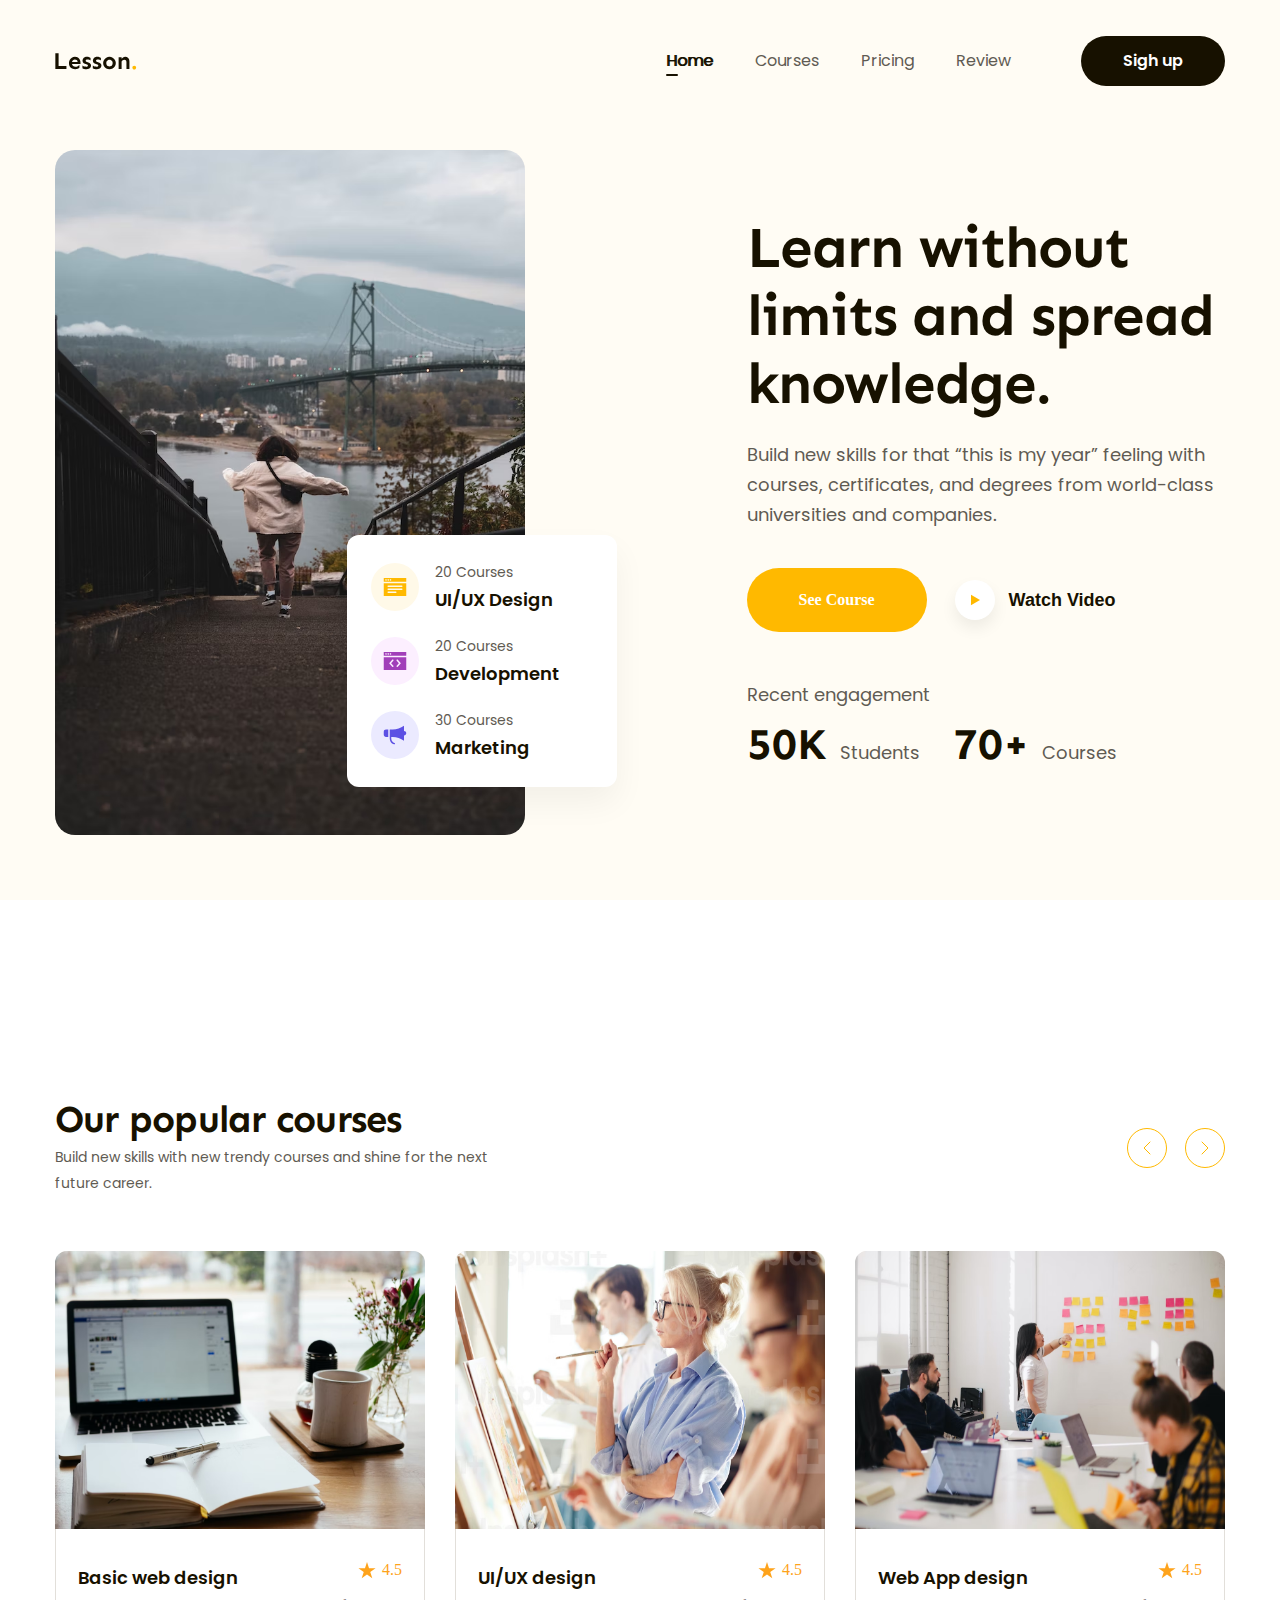
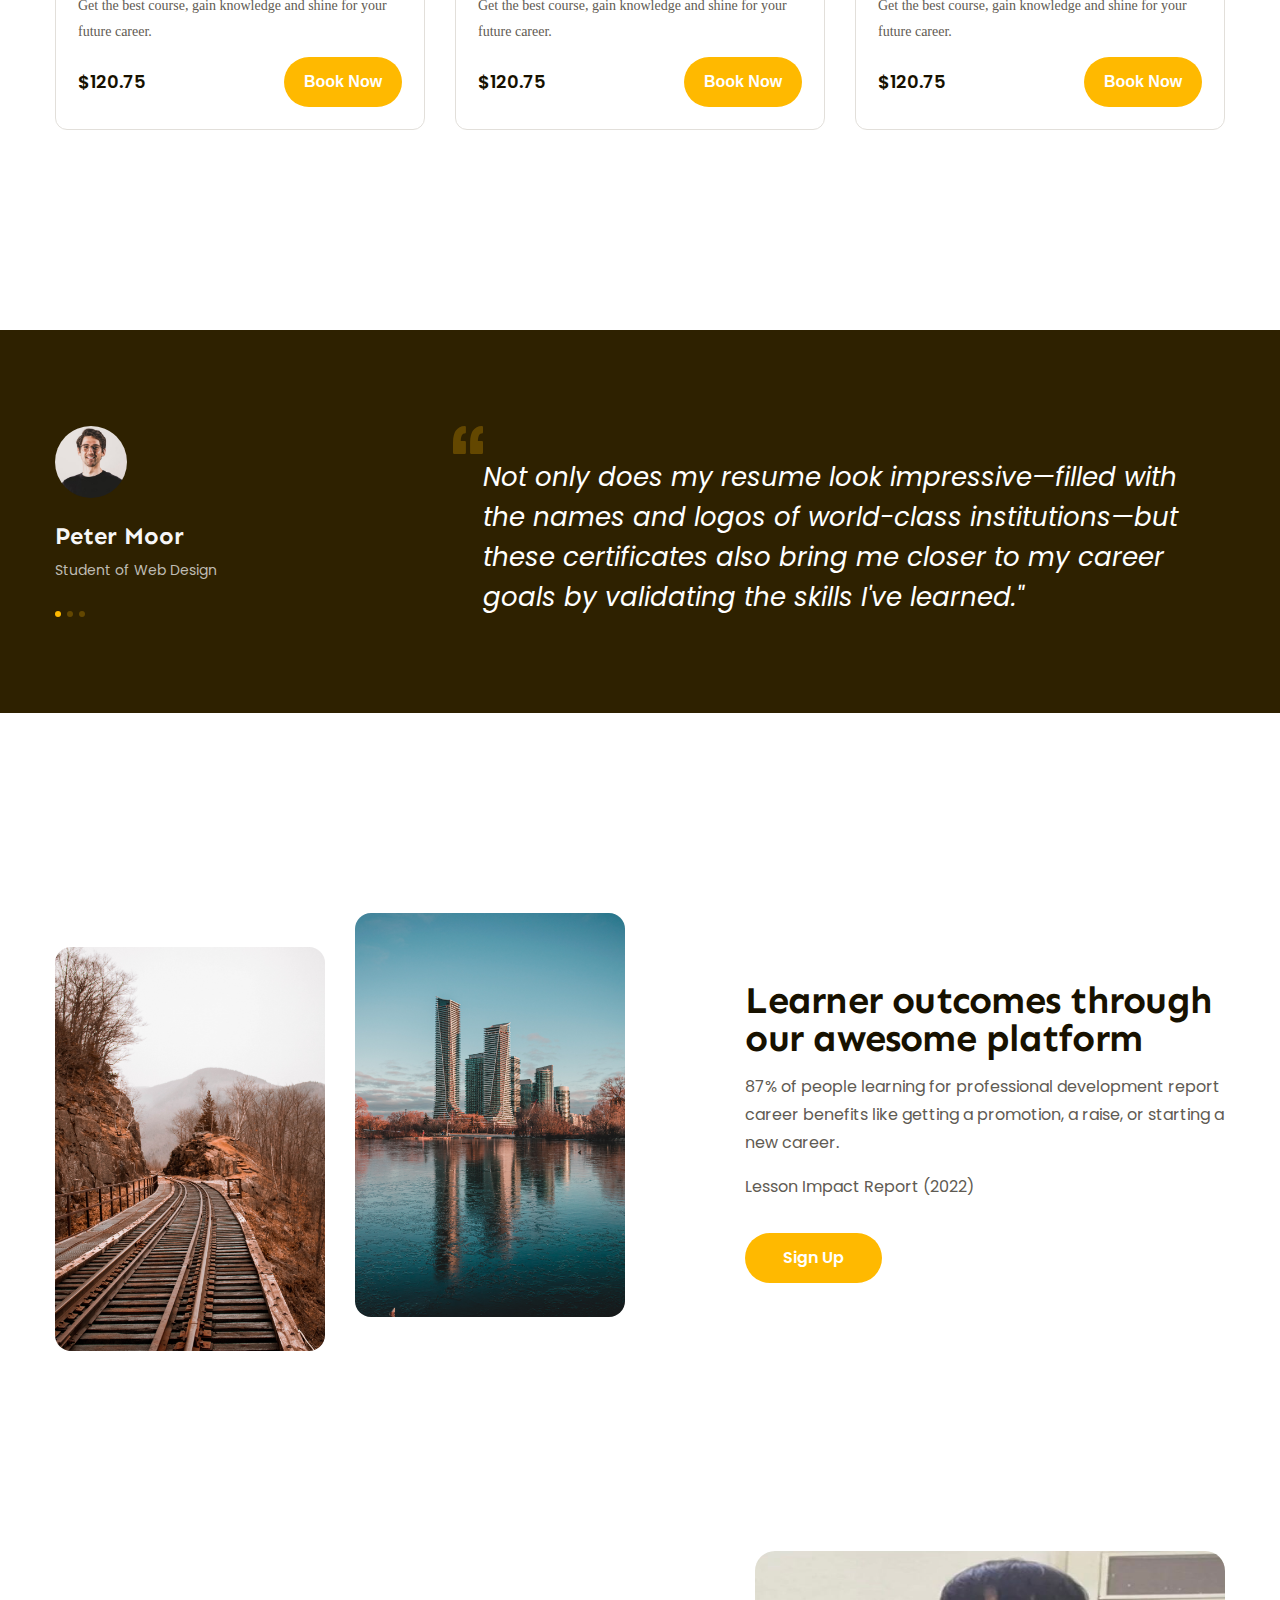
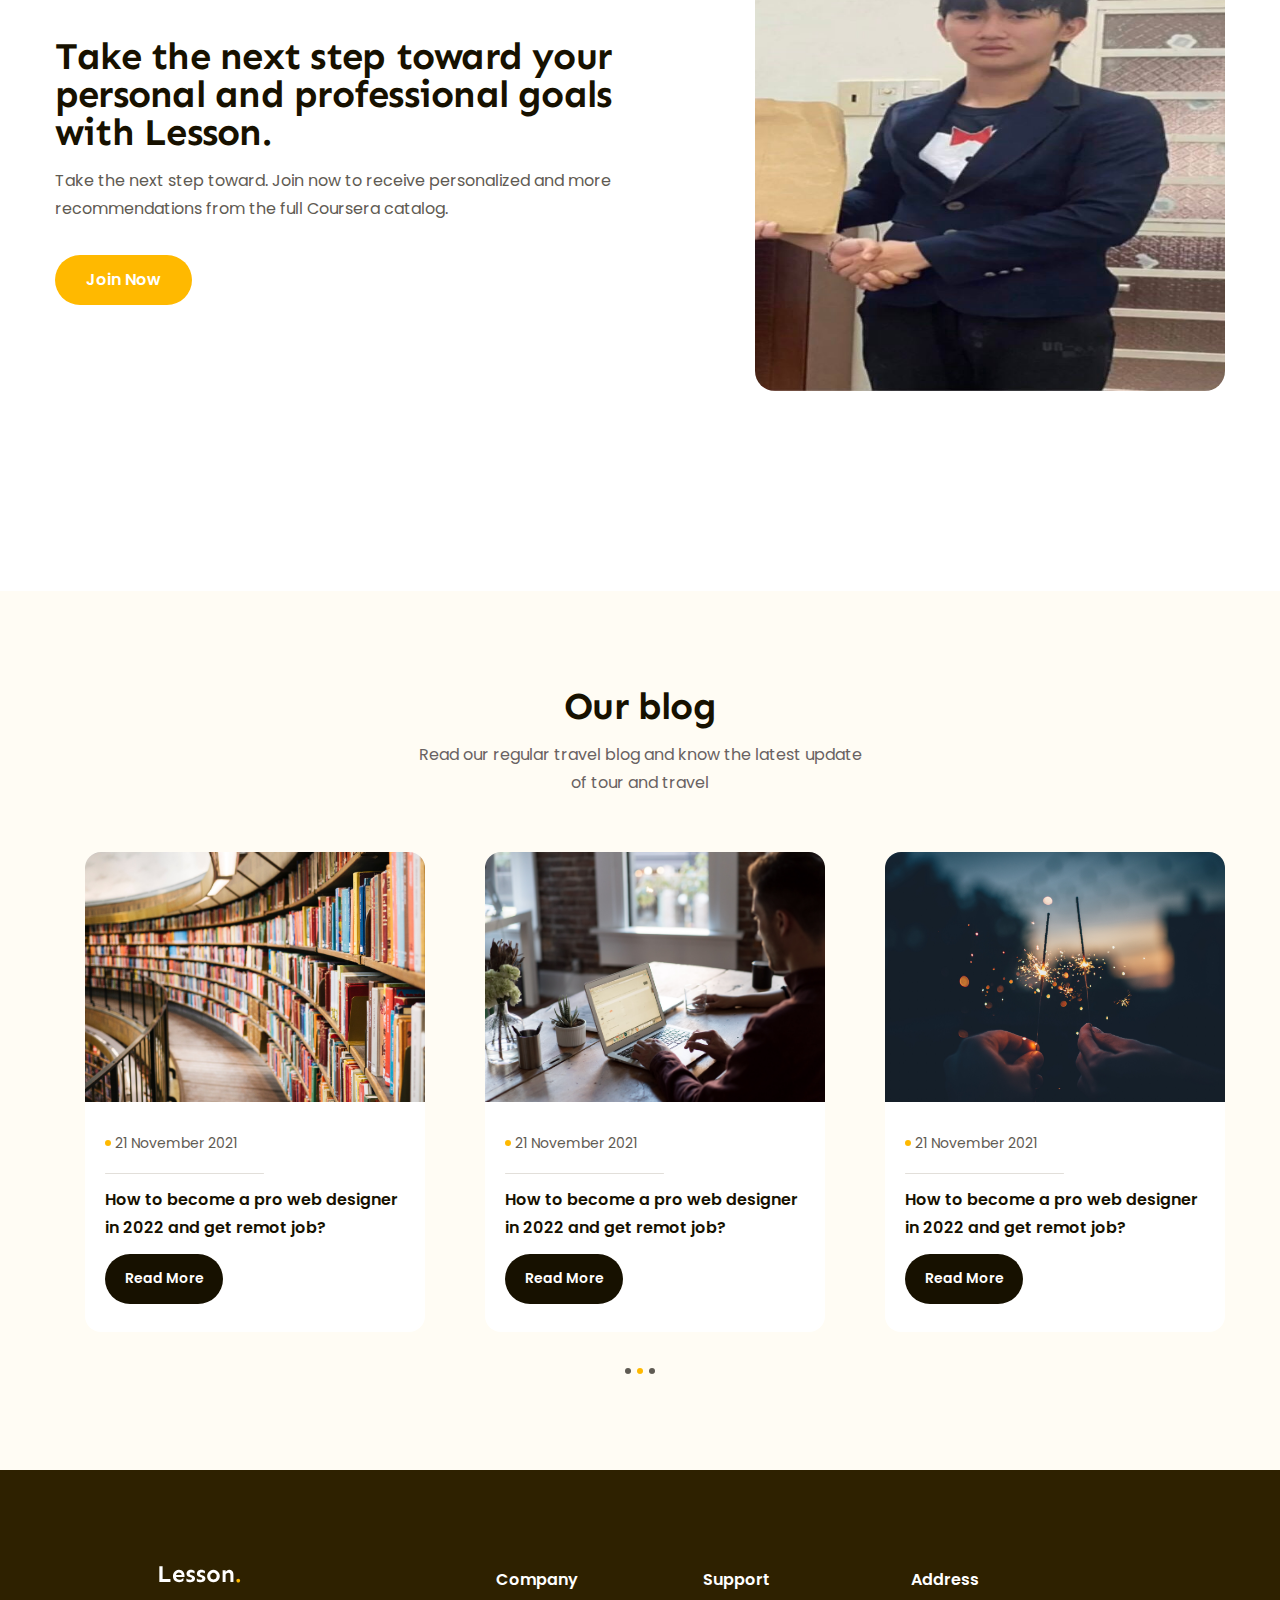
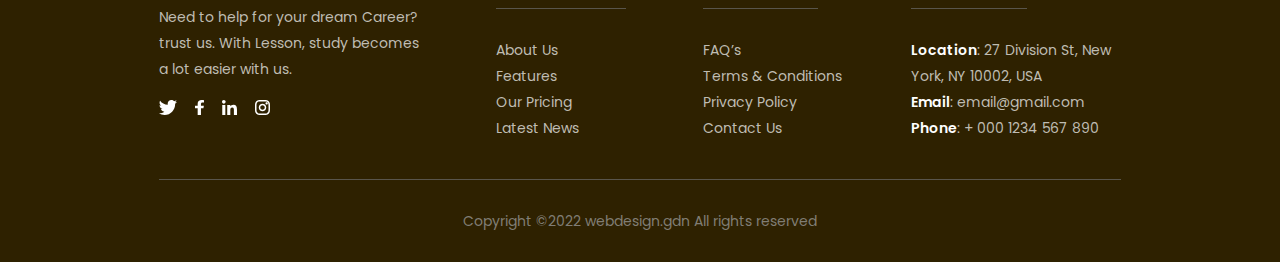
==== index.html @ 1d103796 "first commit" ====
<!DOCTYPE html>
<html lang="en">
  <head>
    <meta charset="UTF-8" />
    <meta http-equiv="X-UA-Compatible" content="IE=edge" />
    <meta name="viewport" content="width=device-width, initial-scale=1.0" />
    <!-- reset css -->
    <link rel="stylesheet" href="assets/css/reset.css" />
    <!-- style css -->
    <link rel="stylesheet" href="assets/css/style.css" />
    <!-- embed fonts -->
    <!-- <link rel="stylesheet" href="assets/font/Poppins" /> -->
    <link rel="preconnect" href="https://fonts.googleapis.com" />
    <link rel="preconnect" href="https://fonts.gstatic.com" crossorigin />
    <link
      href="https://fonts.googleapis.com/css2?family=Lato:wght@700&family=Montserrat:ital,wght@0,500;1,300&family=Poppins:ital,wght@0,600;1,400&family=Sen:wght@700&display=swap"
      rel="stylesheet"
    />
    <link rel="preconnect" href="https://fonts.googleapis.com" />
    <link rel="preconnect" href="https://fonts.gstatic.com" crossorigin />
    <link
      href="https://fonts.googleapis.com/css2?family=Lato:wght@700&family=Montserrat:ital,wght@0,500;1,300&family=Poppins:wght@100;200;300;400;500;600;700;800;900&family=Sen:wght@700&display=swap"
      rel="stylesheet"
    />

    <title>f8-project-2</title>
  </head>
  <body>
    <main">
      <header class="header fixed">
        <div class="main-content">
          <!-- logo -->
          <div class="body">
            <img src="./assets/img/logo.svg" alt="lesson." class="logo" />
            <nav class="nav">
              <ul>
                <li class="active">
                  <a href="#!">Home</a>
                </li>
                <li>
                  <a href="#!">Courses</a>
                </li>
                <li>
                  <a href="#!">Pricing</a>
                </li>
                <li>
                  <a href="#!">Review</a>
                </li>
              </ul>
            </nav>
            <!-- action -->
            <div class="action">
              <a href="#!" class="btn sigh-up-btn">Sigh up</a>
            </div>
          </div>
        </div>
      </header>
      <!-- hero -->
      <div class="hero">
        <div class="main-content">
          <div class="body">
            <!-- hero left -->
            <div class="media-block">
              <img src="./assets/img/person hero.avif" alt="" class="img" />
              <div class="hero-summary">
                <div class="item">
                  <div class="icon">
                    <img src="./assets/icons/list.svg" alt="" />
                  </div>
                  <div class="info">
                    <p class="label">20 Courses</p>
                    <p class="title">UI/UX Design</p>
                  </div>
                </div>
                <div class="item">
                  <div class="icon">
                    <img src="./assets/icons/code.svg" alt="" />
                  </div>
                  <div class="info">
                    <p class="label">20 Courses</p>
                    <p class="title">Development</p>
                  </div>
                </div>
                <div class="item">
                  <div class="icon">
                    <img src="./assets/icons/speaker.svg" alt="" />
                  </div>
                  <div class="info">
                    <p class="label">30 Courses</p>
                    <p class="title">Marketing</p>
                  </div>
                </div>
              </div>
            </div>

            <!-- hero right -->
            <div class="content-block">
              <h1 class="heading lv1">
                Learn without limits and spread knowledge.
              </h1>
              <p class="desc">
                Build new skills for that “this is my year” feeling with
                courses, certificates, and degrees from world-class universities
                and companies.
              </p>
              <div class="cta-group">
                <a href="#!" class="btn hero-cta">See Course</a>
                <button class="watch-video">
                  <div class="icon">
                    <img src="./assets/img/play.svg" alt="" />
                  </div>
                  <span>Watch Video</span>
                </button>
              </div>
              <p class="desc">Recent engagement</p>
              <p class="desc stats">
                <strong>50K</strong> Students <strong>70+</strong> Courses
              </p>
            </div>
          </div>
        </div>
      </div>
      <!-- popular -->
      <div class="popular">
        <div class="main-content">
          <!-- top -->
          <div class="popular-top">
            <div class="info">
              <h2 class="heading lv2">Our popular courses</h2>
              <p class="desc">
                Build new skills with new trendy courses and shine for the next
                future career.
              </p>
            </div>
            <div class="controls">
              <button class="control-btn">
                <svg
                  width="8"
                  height="14"
                  viewBox="0 0 8 14"
                  fill="none"
                  xmlns="http://www.w3.org/2000/svg"
                >
                  <path
                    d="M1 1L7 7L1 13"
                    stroke="currentColor"
                    stroke-linecap="round"
                    stroke-linejoin="round"
                  />
                </svg>
              </button>
              <button class="control-btn">
                <svg
                  width="8"
                  height="14"
                  viewBox="0 0 8 14"
                  fill="none"
                  xmlns="http://www.w3.org/2000/svg"
                >
                  <path
                    d="M7 1L1 7L7 13"
                    stroke="currentColor"
                    stroke-linecap="round"
                    stroke-linejoin="round"
                  />
                </svg>
              </button>
            </div>
          </div>
          <!-- bottom -->
          <div class="course-list">
            <!-- course item 1 -->
            <div class="course-item">
              <a href="#!">
                <img
                  src="./assets/img/Course-1.avif"
                  alt="Get the best course"
                  class="thumb"
                />
              </a>
              <div class="info">
                <div class="head">
                  <h3 class="title">
                    <a href="#!" class="line-clamp"> Basic web design </a>
                  </h3>
                  <div class="rating">
                    <img
                      src="./assets/icons/star.svg"
                      alt="star"
                      class="star"
                    />
                    <span class="value">4.5</span>
                  </div>
                </div>
                <p class="desc">
                  Get the best course, gain knowledge and shine for your future
                  career.
                </p>
                <div class="foot">
                  <span class="price">$120.75</span>
                  <button class="btn book-btn">Book Now</button>
                </div>
              </div>
            </div>

            <!-- course item 2 -->
            <div class="course-item">
              <a href="#!">
                <img
                  src="./assets/img/Course-2.avif"
                  alt="UI/UX design"
                  class="thumb"
                />
              </a>
              <div class="info">
                <div class="head">
                  <h3 class="title">
                    <a href="#!" class="line-clamp">UI/UX design</a>
                  </h3>
                  <div class="rating">
                    <img
                      src="./assets/icons/star.svg"
                      alt="star"
                      class="star"
                    />
                    <span class="value">4.5</span>
                  </div>
                </div>
                <p class="desc">
                  Get the best course, gain knowledge and shine for your future
                  career.
                </p>
                <div class="foot">
                  <span class="price">$120.75</span>
                  <button class="btn">Book Now</button>
                </div>
              </div>
            </div>

            <!-- course item 3 -->
            <div class="course-item">
              <a href="#!">
                <img
                  src="./assets/img/Course-3.avif"
                  alt="Web App design"
                  class="thumb"
                />
              </a>
              <div class="info">
                <div class="head">
                  <h3 class="title">
                    <a href="#!" class="line-clamp">Web App design</a>
                  </h3>
                  <div class="rating">
                    <img
                      src="./assets/icons/star.svg"
                      alt="star"
                      class="star"
                    />
                    <span class="value">4.5</span>
                  </div>
                </div>
                <p class="desc">
                  Get the best course, gain knowledge and shine for your future
                  career.
                </p>
                <div class="foot">
                  <span class="price">$120.75</span>
                  <button class="btn">Book Now</button>
                </div>
              </div>
            </div>
          </div>
        </div>
      </div>
      <!-- feedback -->
      <div class="feedback">
        <div class="main-content">
          <div class="feedback-list">
            <!-- feedback item 1 -->
            <div class="feedback-item">
              <div class="info">
                <img
                  src="./assets/img/avatar.avif"
                  alt="avatar"
                  class="avatar"
                />
                <p class="title">Peter Moor</p>
                <p class="desc">Student of Web Design</p>
                <div class="dots">
                  <span class="dot active"></span>
                  <span class="dot"></span>
                  <span class="dot"></span>
                </div>
              </div>
              <div class="content">
                <img
                  src="./assets/icons/ngoackep.svg"
                  alt=""
                  class="open-quotes"
                />
                <blockquote>
                  Not only does my resume look impressive—filled with the names
                  and logos of world-class institutions—but these certificates
                  also bring me closer to my career goals by validating the
                  skills I've learned."
                </blockquote>
              </div>
            </div>

            <!-- feedback item 2 -->
            <div class="feedback-item">
              <div class="info">
                <img
                  src="./assets/img/avatar-2.jpg"
                  alt="avatar"
                  class="avatar"
                />
                <p class="title">Peter Moor</p>
                <p class="desc">Student of Web Design</p>
                <div class="dots">
                  <span class="dot"></span>
                  <span class="dot active"></span>
                  <span class="dot"></span>
                </div>
              </div>
              <div class="content">
                <img
                  src="./assets/icons/ngoackep.svg"
                  alt=""
                  class="open-quotes"
                />
                <blockquote>
                  Not only does my resume look impressive—filled with the names
                  and logos of world-class institutions—but these certificates
                  also bring me closer to my career goals by validating the
                  skills I've learned."
                </blockquote>
              </div>
            </div>

            <!-- feedback item 3 -->
            <div class="feedback-item">
              <div class="info">
                <img
                  src="./assets/img/avatar-3.jpg"
                  alt="avatar"
                  class="avatar"
                />
                <p class="title">Peter Moor</p>
                <p class="desc">Student of Web Design</p>
                <div class="dots">
                  <span class="dot"></span>
                  <span class="dot"></span>
                  <span class="dot active"></span>
                </div>
              </div>
              <div class="content">
                <img
                  src="./assets/icons/ngoackep.svg"
                  alt=""
                  class="open-quotes"
                />
                <blockquote>
                  Not only does my resume look impressive—filled with the names
                  and logos of world-class institutions—but these certificates
                  also bring me closer to my career goals by validating the
                  skills I've learned."
                </blockquote>
              </div>
            </div>
          </div>
        </div>
      </div>
      <!-- Features 1 -->
      <div class="features">
        <div class="main-content">
          <div class="body">
            <div class="images">
              <img
                class="lower"
                src="./assets/img/Features-1.jpg"
                alt="Learner outcomes through our awesome platform"
              />
              <img
                src="./assets/img/Features-2.jpg"
                alt="Learner outcomes through our awesome platform"
              />
            </div>
            <div class="content">
              <h2 class="heading lv2">
                Learner outcomes through our awesome platform
              </h2>
              <p class="desc">
                87% of people learning for professional development report
                career benefits like getting a promotion, a raise, or starting a
                new career.
              </p>
              <p class="desc">Lesson Impact Report (2022)</p>
              <a href="#!" class="btn cta-btn">Sign Up</a>
            </div>
          </div>
        </div>
      </div>
      <!-- Features 2 -->
      <div class="features features-2nd">
        <div class="main-content">
          <div class="body">
            <div class="images">
              <img
                src="./assets/img/Features-3.jpg"
                alt="Take the next step toward your personal and professional goals with Lesson."
              />
            </div>
            <div class="content">
              <h2 class="heading lv2">
                Take the next step toward your personal and professional goals
                with Lesson.
              </h2>
              <p class="desc">
                Take the next step toward. Join now to receive personalized and
                more recommendations from the full Coursera catalog.
              </p>
              <a href="#!" class="btn cta-btn">Join Now</a>
            </div>
          </div>
        </div>
      </div>
      <!-- Blog -->
      <div class="blog">
        <div class="main-content">
          <div class="blog-top">
            <h2 class="heading lv2">Our blog</h2>
            <p class="desc">
              Read our regular travel blog and know the latest update of tour
              and travel
            </p>
          </div>
          <div class="blog-list">
            <!-- blog item 1 -->
            <a href="#!">
              <div class="item">
                <img src="/assets/img/blog-1.jpg" alt="" class="thumb" />
                <div class="info">
                  <span class="date">21 November 2021</span>
                  <h3 class="title">
                    <a href="#!">
                      How to become a pro web designer in 2022 and get remot
                      job?
                    </a>
                  </h3>
                  <a href="#!" class="btn">Read More</a>
                </div>
              </div>
            </a>

            <!-- blog item 2 -->
            <a href="#!">
              <div class="item">
                <img src="/assets/img/blog-2.jpg" alt="" class="thumb" />
                <div class="info">
                  <span class="date">21 November 2021</span>
                  <h3 class="title">
                    <a href="#!">
                      How to become a pro web designer in 2022 and get remot
                      job?
                    </a>
                  </h3>
                  <a href="#!" class="btn">Read More</a>
                </div>
              </div>
            </a>

            <!-- blog item 3 -->
            <a href="#!">
              <div class="item">
                <img src="/assets/img/blog-3.jpg" alt="" class="thumb" />
                <div class="info">
                  <span class="date">21 November 2021</span>
                  <h3 class="title">
                    <a href="#!">
                      How to become a pro web designer in 2022 and get remot
                      job?
                    </a>
                  </h3>
                  <a href="#!" class="btn">Read More</a>
                </div>
              </div>
            </a>
          </div>
          <div class="dots">
            <span class="dot"></span>
            <span class="dot active"></span>
            <span class="dot"></span>
          </div>
          </div>
        </div>
      </div>
      <!-- Footer -->
      <footer class="footer">
        <div class="main-content">
          <div class="row">
            <!-- column 1 -->
            <div class="column">
              <img src="./assets/img/Logo-white.svg" alt="Lesson." class="logo">
              <p class="desc">Need to help for your dream Career? trust us. With Lesson, study becomes a lot easier with us.</p>
              <div class="socials">
                <a href="#!">
                  <img src="./assets/icons/twitter.svg" alt="twitter">
                </a>
                <a href="#!">
                  <img src="./assets/icons/facebook.svg" alt="facebook">
                </a>
                <a href="#!">
                  <img src="./assets/icons/in.svg" alt="in">
                </a>
                <a href="#!">
                  <img src="./assets/icons/instagram.svg" alt="instagram">
                </a>
              </div>
            </div>
            <!-- column 2 -->
            <div class="column">
              <h3 class="title">Company</h3>
              <ul class="list">
                <li>
                  <a href="#!">About Us</a>
                </li>
                <li>
                  <a href="#!">Features</a>
                </li>
                <li>
                  <a href="#!">Our Pricing</a>
                </li>
                <li>
                  <a href="#!">Latest News</a>
                </li>
              </ul>
            </div>
            <!-- column 3 -->
            <div class="column">
              <h3 class="title">Support</h3>
              <ul class="list">
                <li>
                  <a href="#!">FAQ’s</a>
                </li>
                <li>
                  <a href="#!">Terms & Conditions</a>
                </li>
                <li>
                  <a href="#!">Privacy Policy</a>
                </li>
                <li>
                  <a href="#!">Contact Us</a>
                </li>
              </ul>
            </div>

            <!-- column 4 -->
            <div class="column">
              <h3 class="title">Address</h3>
              <ul class="list">
                    <li>
                      <a href="#!"><strong>Location</strong>: 27 Division St, New York, NY 10002, USA</a>
                    </li>
                    <li>
                      <a href="#!"><strong>Email</strong>: email@gmail.com</a>
                    </li>
                    <li>
                      <a href="#!"><strong>Phone</strong>: + 000 1234 567 890</a>
                    </li>
              </ul>
            </div>
          </div>
        </div>
        <div class="copyright">
          <p>Copyright ©2022 webdesign.gdn All rights reserved</p>
        </div>
      </footer>
    </main>
  </body>
</html>
---- assets/css/style.css ----
* {
  box-sizing: border-box;
  padding: 0;
  margin: 0;
}

html {
  font-size: 62.5%;
}
:root {
  --font-heading: Sen, sans-serif;
  --primary-color: #ffb900;
  --primary-font: "Poppins", sans-serif;
}

body {
  font-size: 1.6rem;
}

/* common */
a {
  text-decoration: none;
}

.btn {
  display: inline-block;
  padding: 0 16px;
  min-width: 118px;
  /* height: 50px; */
  font-weight: 600;
  font-size: 1.6rem;
  line-height: 1.75;
  text-align: center;
  color: #ffffff;
  background: #171100;
  border-radius: 999px;
}
.btn:hover {
  opacity: 0.9;
  cursor: pointer;
}

.heading {
  font-family: var(--font-heading);
  font-weight: 700;
  letter-spacing: -0.02em;
  color: #171100;
}

.heading.lv1 {
  font-size: 5.8rem;
  line-height: 1.17;
}

.heading.lv2 {
  font-weight: 700;
  font-size: 3.8rem;
}

.heading.lv3 {
}
.header {
  background: #fffcf4;
}
.header.fixed .main-content .nav,
.sigh-up-btn {
  font-family: "Poppins";
}
.header.fixed .main-content .sigh-up-btn {
  display: flex;
  justify-content: center;
  align-items: center;
  width: 144px;
  height: 50px;
}
.header.fixed {
  position: sticky;
  top: -28px;
  z-index: 1;
}
.main-content {
  width: 1170px;
  max-width: calc(100% - 48px);
  margin-left: auto;
  margin-right: auto;
}

.line-clamp {
  display: -webkit-box;
  --webkit-line-clamp: var(--line-clamp, 1);
  --webkit-box-orient: vertical;
  overflow: hidden;
  font-family: "poppins";
}
header .body {
  display: flex;
  align-items: center;
  padding: 36px 0 8px;
}

.nav {
  margin-left: auto;
}

.nav ul {
  display: flex;
}

.nav a:hover,
.nav li.active a {
  /* font-weight: 600; */
  text-shadow: 1px 0 0 currentColor;
  color: #171100;
}
.nav li.active a::after {
  position: absolute;
  left: 21px;
  bottom: 6px;
  content: "";
  display: block;
  width: 12px;
  height: 2px;
  background: #171100;
  border-radius: 1px;
}
.nav a {
  position: relative;
  font-size: 1.6rem;
  text-align: center;
  color: #5f5b53;
  padding: 10px 21px;
}

.header .sigh-up-btn {
  min-width: 144px;
}

.header .action {
  margin-left: 49px;
}
/* hero */
.hero {
  padding: 56px 0 65px;
  background: #fffcf4;
}

.hero .body {
  display: flex;
}

.hero .media-block {
  position: relative;
  width: 48%;
}
/* hero left */
.hero .media-block .img {
  width: 470px;
  height: 685px;
  object-fit: cover;
  border-radius: 20px;
  display: block;
}

.hero-summary {
  position: absolute;
  /* z-index: 1; */
  right: 0;
  bottom: 48px;
  width: 270px;
  padding: 24px;
  background: #ffffff;
  box-shadow: 0px 16px 32px rgba(0, 0, 0, 0.05);
  border-radius: 12px;
}
.hero-summary .item {
  display: flex;
  align-items: center;
}
.hero-summary .item + .item {
  margin-top: 18px;
}

.hero-summary .icon {
  width: 48px;
  height: 48px;
  border-radius: 50%;
  display: flex;
  align-items: center;
  justify-content: center;
  background: #fff9e8;
}
.hero-summary .item:nth-of-type(2) .icon {
  background: #fcefff;
}
.hero-summary .item:nth-of-type(3) .icon {
  background: #ebeaff;
}

.hero-summary .info {
  font-family: "poppins";
  margin-left: 16px;
}

.hero-summary .label {
  font-size: 1.4rem;
  line-height: 1.86;
  color: #5f5b53;
}
.hero-summary .title {
  font-weight: 600;
  font-size: 1.8rem;
  line-height: 1.67;
  color: #171100;
}

/* hero right */
.hero .content-block {
  width: 52%;
  padding: 64px 0 0 130px;
}

.content-block .desc {
  font-family: "Poppins";
  margin-top: 22px;
  font-weight: 400;
  font-size: 1.8rem;
  line-height: 1.67;
  color: #5f5b53;
}
.cta-group {
  display: flex;
  align-items: center;
  margin: 38px 0 48px;
}

.content-block .btn {
  min-width: 180px;
  line-height: 64px;
  justify-content: center;
  align-items: center;
  background: var(--primary-color);
  border-radius: 32px;
}
.content-block .watch-video {
  cursor: pointer;
  display: flex;
  align-items: center;
  margin-left: 28px;
  border: none;
  background-color: transparent;
}
.cta-group .icon {
  display: flex;
  align-items: center;
  justify-content: center;
  width: 40px;
  height: 40px;
  margin-right: 14px;
  background: #ffffff;
  box-shadow: 0px 8px 16px rgba(0, 0, 0, 0.07);
  border-radius: 999px;
}

.cta-group span {
  font-weight: 600;
  font-size: 1.8rem;
  line-height: 1.67;
  color: #171100;
}
.hero .stats {
  margin: 8px 0 0 -28px;
}
.hero .stats strong {
  padding: 0 8px 0 28px;
  font-family: var(--font-heading);
  font-weight: 700;
  font-size: 4.4rem;
  line-height: 1.23;
  color: #171100;
}

/* popular */
/* top */
.popular {
  padding: 65px 0;
  margin-top: 135px;
}
.popular-top .desc {
  margin-top: 6px;
  width: 458px;
  font-weight: 400;
  font-family: "poppins";
  font-size: 1.8rem;
  line-height: 1.67;
  color: #5f5b53;
}
.popular-top {
  display: flex;
  justify-content: space-between;
  align-items: center;
}
.controls {
  display: flex;
  gap: 18px;
}

.control-btn {
  display: flex;
  align-items: center;
  justify-content: center;
  color: var(--primary-color);
  border: 1px solid var(--primary-color);
  background-color: transparent;
  transform: matrix(-1, 0, 0, 1, 0, 0);
  width: 40px;
  height: 40px;
  border-radius: 50%;
}

.control-btn:hover {
  color: #fff;
  background-color: var(--primary-color);
  cursor: pointer;
}

/* popular-bottom */
.popular .course-list {
  display: flex;
  gap: 30px;
  margin-top: 55px;
}
.popular .course-item {
  background: #ffffff;
  border: 1px solid #e2dfda;
  border-radius: 12px;
  flex: 1;
}
.popular .course-item:hover {
  border-color: transparent;
  box-shadow: 0px 18px 36px rgba(0, 0, 0, 0.05);
}
.popular .course-item .thumb {
  margin: -1px;
  width: calc(100% + 2px);
  border-radius: 12px 12px 0px 0px;
  height: 278px;
}

.popular .course-item .info {
  padding: 16px 22px 22px;
}
.course-item .rating,
.course-item .head {
  display: flex;
  align-items: center;
  justify-content: space-between;
}

.course-list .title a {
  margin-top: 16px;
  font-weight: 600;
  font-size: 1.8rem;
  line-height: 1.67;
  color: #171100;
}

.popular .rating .value {
  margin-left: 6px;
  font-weight: 400;
  font-size: 1.6rem;
  line-height: 1.75;
  color: #fea31b;
}

.popular .info .desc {
  font-weight: 400;
  font-size: 1.4rem;
  line-height: 1.86;
  color: #5f5b53;
}

.popular .info .foot {
  margin-top: 12px;
  display: flex;
  align-items: center;
  justify-content: space-between;
}

.popular .info .foot .price {
  font-family: "poppins";
  font-weight: 600;
  font-size: 1.8rem;
  color: #171100;
}
.popular .info .foot .btn {
  border: none;
  height: 50px;
  background: #ffb900;
  border-radius: 25px;
}
.popular .info .foot .btn:hover {
  background: #171100;
}
.popular .course-item .book-btn {
  border: none;
}

/* feedback */
.feedback {
  margin-top: 135px;
  padding: 96px 0;
  background: #2e2100;
}
.feedback-list {
  display: flex;
  overflow: hidden;
}
.feedback-item {
  display: flex;
  width: 100%;
  flex-shrink: 0;
}

.feedback-item .avatar {
  width: 72px;
  height: 72px;
  border-radius: 50%;
  object-fit: cover;
}

.feedback-item .info .title {
  font-family: var(--font-heading);
  margin-top: 18px;
  font-weight: 700;
  font-size: 2.4rem;
  line-height: 1.42;
  color: #f7f7f7;
}

.feedback-item .info .desc {
  font-family: "poppins";
  margin-top: 4px;
  font-weight: 400;
  font-size: 1.4rem;
  line-height: 1.86;

  color: #bfbcb3;
}

.feedback-item .info .dots {
  margin-top: 28px;
  display: flex;
}
.feedback-item .info .dot {
  margin-right: 6px;
  width: 6px;
  height: 6px;
  border-radius: 50%;
  background: #634700;
  cursor: pointer;
}
.feedback-item .info .dot.active {
  background-color: var(--primary-color);
}

.feedback-item .content {
  width: 66%;
  margin-left: auto;
}

.feedback-item .content blockquote {
  margin-left: 30px;
  font-style: italic;
  font-family: "Poppins";
  font-weight: 400;
  font-size: 2.6rem;
  line-height: 1.54;
  /* or 154% */

  color: #ffffff;
}
/* Features */
.features {
  margin-top: 135px;
  padding: 65px 0;
}

.features .body {
  display: flex;
  justify-content: space-between;
}

.features .images {
  display: flex;
  gap: 0 30px;
}

.features .images img {
  width: 270px;
  height: 404px;
  object-fit: cover;
  border-radius: 16px;
  cursor: pointer;
}

.features .images .lower {
  margin-top: 34px;
}

.features .content {
  width: 41%;
  display: flex;
  flex-direction: column;
  align-items: flex-start;
  justify-content: center;
}

.features .content .desc {
  margin-top: 16px;
  font-family: "Poppins";
  font-weight: 400;
  font-size: 1.6rem;
  line-height: 1.75;
  color: #5f5b53;
}

.features .content .cta-btn {
  font-family: "Poppins";
  display: flex;
  align-items: center;
  justify-content: center;
  margin-top: 32px;
  width: 137px;
  height: 50px;
  color: #fff;
  background: var(--primary-color);
}

/* Features 2 */
.features-2nd {
  margin-top: 70px;
}
.features-2nd .body {
  flex-direction: row-reverse;
}

.features-2nd .content {
  width: 49%;
}

.features-2nd .images img {
  width: 470px;
  height: 440px;
  object-fit: initial;
  border-radius: 20px;
}
/* blog */
.blog {
  margin-top: 135px;
  padding: 96px 0;
  background: #fffcf4;
}
.blog .blog-top {
  text-align: center;
}

.blog .blog-top .desc {
  font-family: "Poppins";
  margin: 16px auto auto;
  width: 448px;
  font-weight: 400;
  font-size: 1.6rem;
  line-height: 1.75;
  color: #696262;
}

.blog .blog-list {
  display: flex;
  margin-top: 55px;
  gap: 30px;
}

.blog .item {
  background: #ffffff;
  border-radius: 16px;
  width: 33.33%;
}

.blog .item:hover {
  box-shadow: 0px 18px 36px rgba(0, 0, 0, 0.05);
}
.blog .item .thumb {
  width: 100%;
  height: 250px;
  object-fit: cover;
  border-radius: 16px 16px 0px 0px;
}

.blog .item .date {
  position: relative;
  display: inline-flex;
  align-items: center;
  padding-bottom: 12px;
  font-family: "Poppins";
  font-weight: 400;
  font-size: 1.4rem;
  line-height: 2.6;
  color: #5f5b53;
}
.blog .item .date::before {
  content: "";
  display: inline-block;
  width: 6px;
  height: 6px;
  margin-right: 4px;
  border-radius: 50%;
  background: #ffb900;
}

.blog .item .date::after {
  position: absolute;
  left: 0;
  right: -27px;
  bottom: 0;
  content: "";
  display: inline-block;
  height: 1px;
  background: #e2dfda;
  border-radius: 0.5px;
}

.blog .item .info {
  padding: 20px 20px 28px;
}

.blog .item .title a {
  display: inline-block;
  margin-top: 12px;
  font-family: "Poppins";
  font-weight: 600;
  font-size: 1.6rem;
  line-height: 1.75;
  color: #171100;
}

.blog .item .btn {
  display: flex;
  justify-content: center;
  align-items: center;
  width: 118px;
  height: 50px;
  font-size: 1.4rem;
  font-family: "Poppins";
  margin-top: 12px;
  background: #171100;
  border-radius: 25px;
}

.blog .item .btn:hover {
  background-color: var(--primary-color);
}

.blog .dots {
  display: flex;
  justify-content: center;
  margin-top: 36px;
  cursor: pointer;
  gap: 6px;
}
.blog .dot {
  width: 6px;
  height: 6px;
  border-radius: 50%;
  background: #5f5b53;
  cursor: pointer;
}
.blog .dot.active {
  background: #ffb900;
  cursor: default;
}
/* footer */
.footer {
  padding: 96px 135px 0;
  background: #2e2100;
}

.footer .row {
  display: flex;
  padding-bottom: 38px;
  border-bottom: 1px solid #59554b;
}

.footer .row .column {
  width: 21.6%;
}
.footer .row .column:first-child {
  width: 35%;
}

.footer .column .desc {
  margin-top: 18px;
  max-width: 267px;
  font-family: "Poppins";
  font-weight: 400;
  font-size: 1.4rem;
  line-height: 1.86;
  color: #bfbcb2;
}

.footer .column .socials {
  display: flex;
  margin-top: 18px;
  gap: 18px;
}

.footer .title {
  display: inline-block;
  padding: 0 48px 14px 0;
  font-family: "Poppins";
  border-bottom: 1px solid #59554b;
  font-weight: 600;
  font-size: 1.6rem;
  line-height: 1.75;
  /* identical to box height, or 175% */

  color: #ffffff;
}

.footer .list {
  margin-top: 28px;
}

.footer .list a {
  margin-bottom: 12px;
  font-family: "Poppins";
  font-weight: 400;
  font-size: 1.4rem;
  line-height: 1.86;
  color: #bfbcb2;
}
.footer .list li:last-child a {
  margin-bottom: 0;
}

.footer .list strong {
  font-weight: 600;
  color: #fff;
}

footer .copyright {
  padding: 28px 0;
  font-family: "Poppins";
  font-weight: 400;
  font-size: 1.4rem;
  line-height: 1.86;
  text-align: center;
  color: #807d74;
}
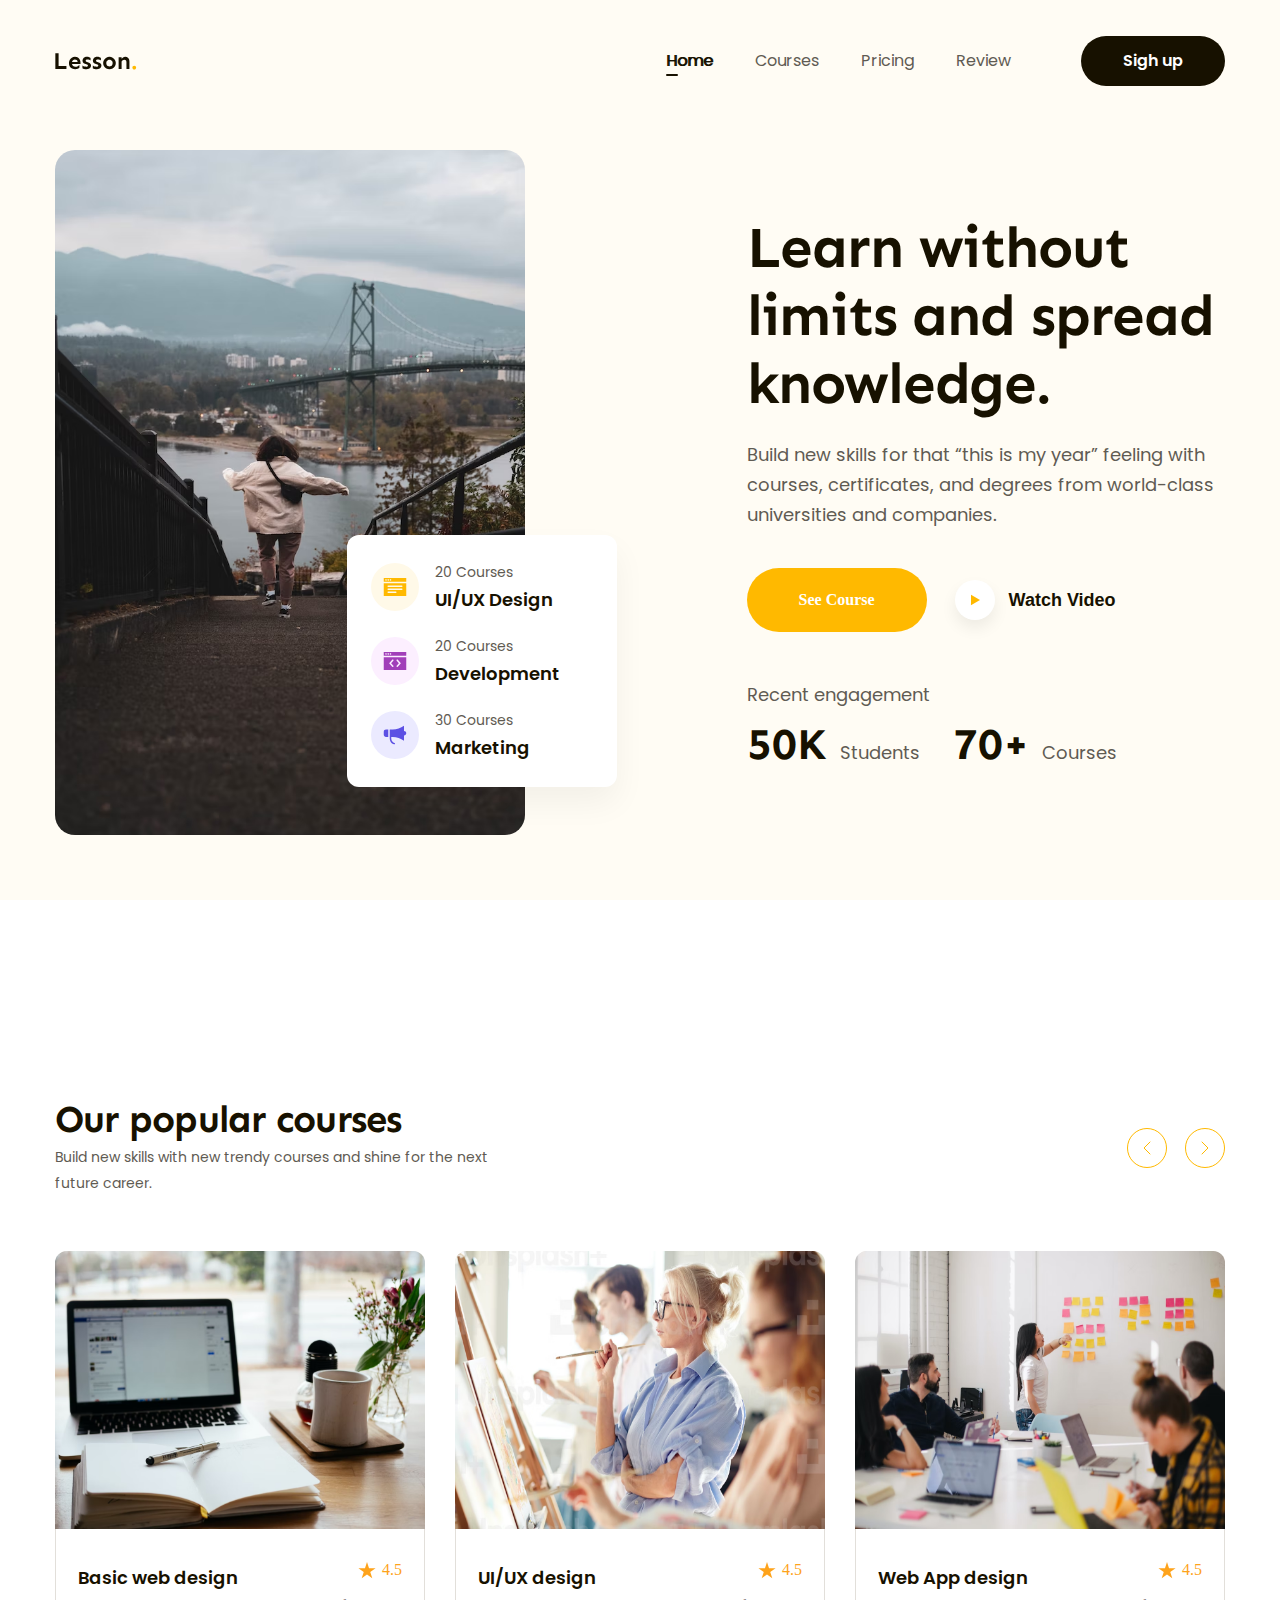
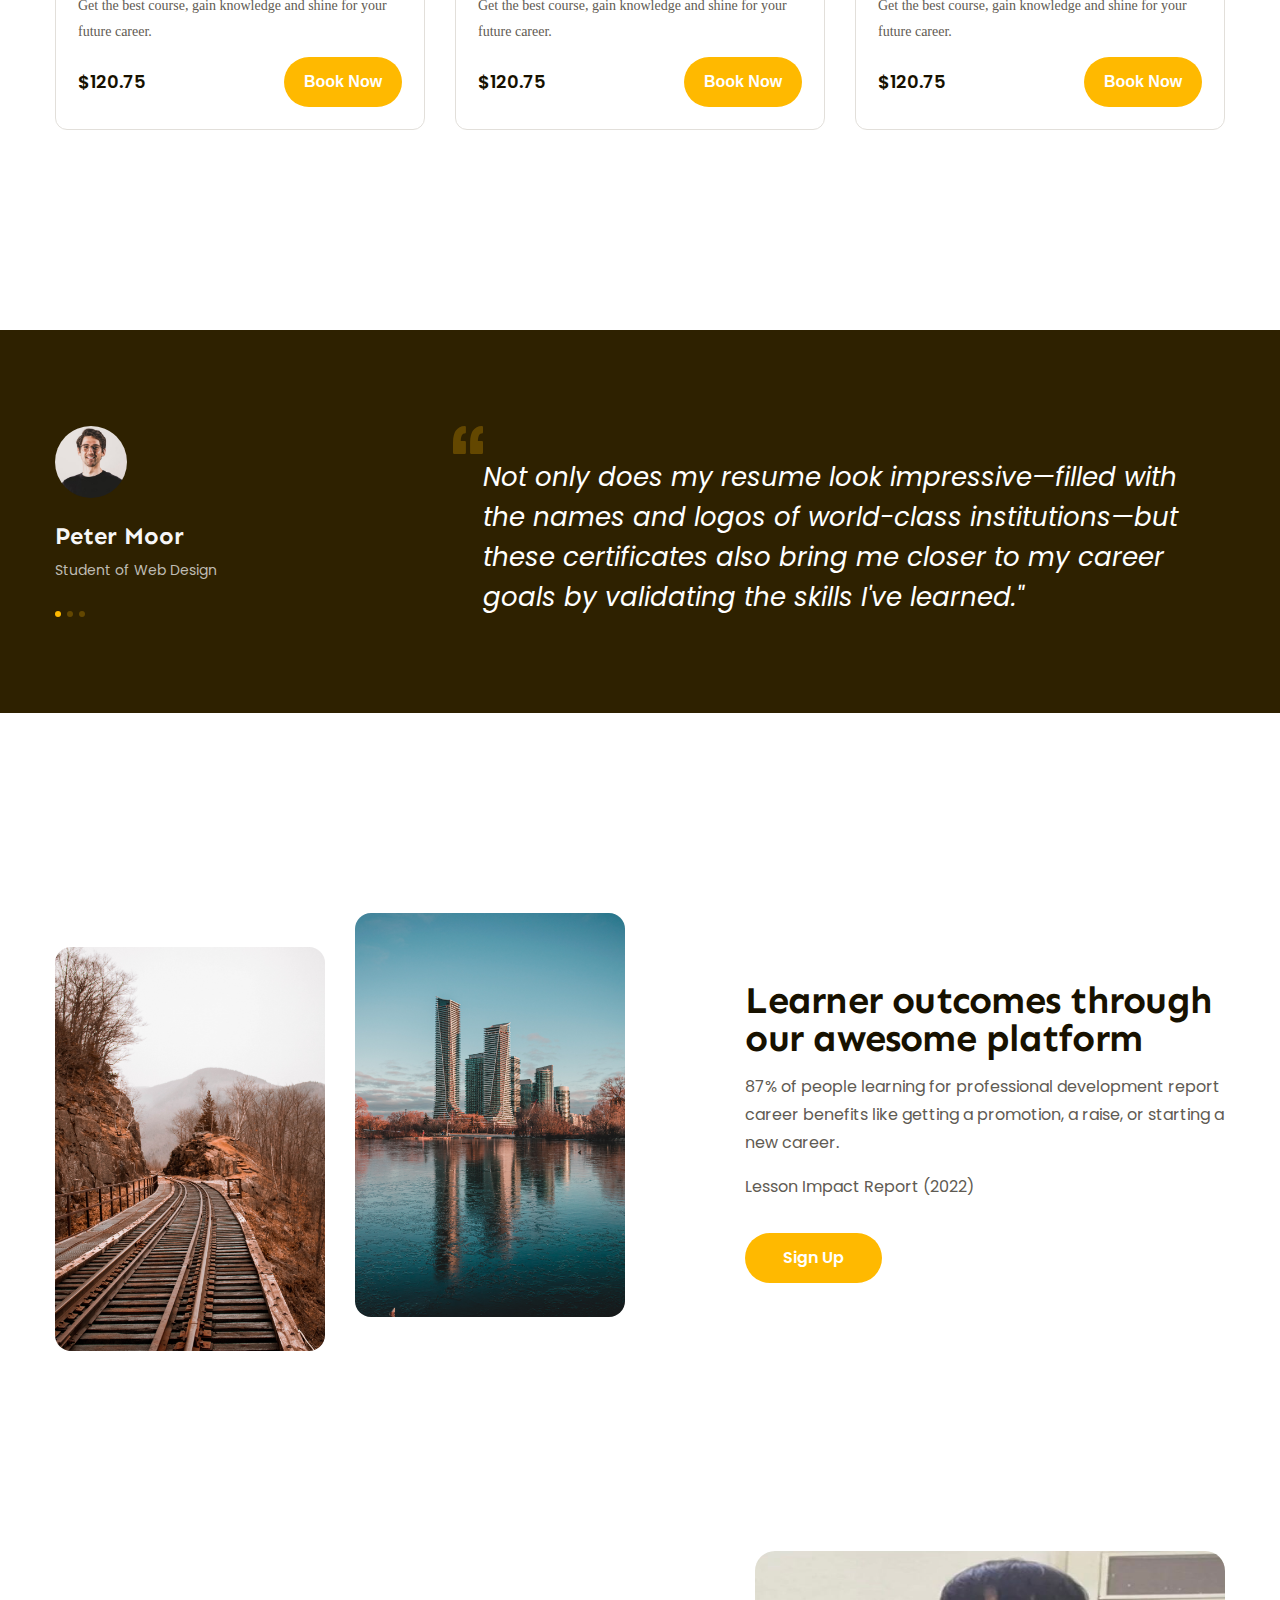
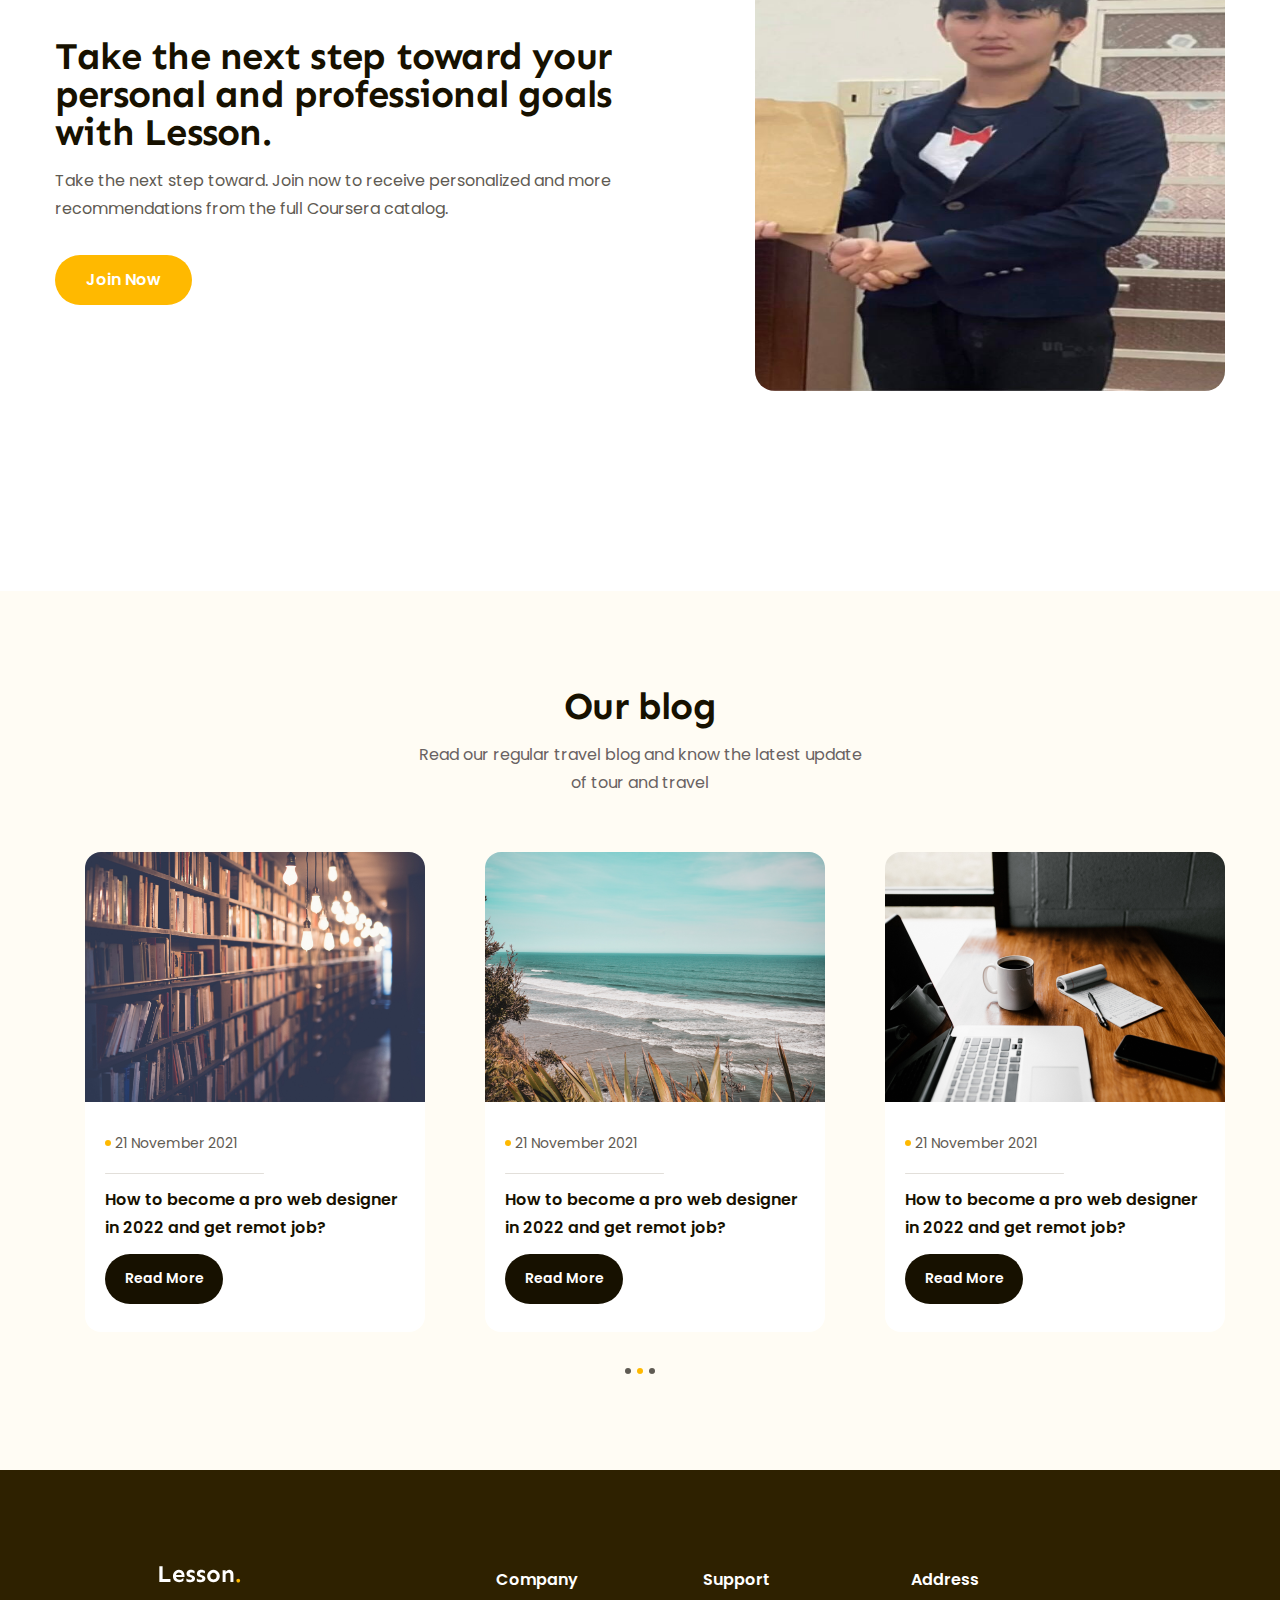
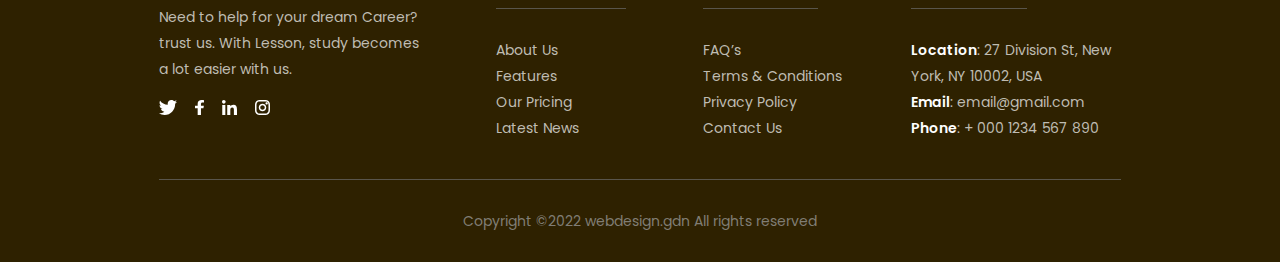
==== commit 4303fa7b: "dont know" ====
--- a/index.html
+++ b/index.html
@@ -26,7 +26,6 @@
     <title>f8-project-2</title>
   </head>
   <body>
-    <main">
       <header class="header fixed">
         <div class="main-content">
           <!-- logo -->
@@ -55,6 +54,7 @@
           </div>
         </div>
       </header>
+      <main">
       <!-- hero -->
       <div class="hero">
         <div class="main-content">
@@ -496,6 +496,7 @@
           </div>
         </div>
       </div>
+    </main>
       <!-- Footer -->
       <footer class="footer">
         <div class="main-content">
@@ -577,6 +578,6 @@
           <p>Copyright ©2022 webdesign.gdn All rights reserved</p>
         </div>
       </footer>
-    </main>
+    
   </body>
 </html>
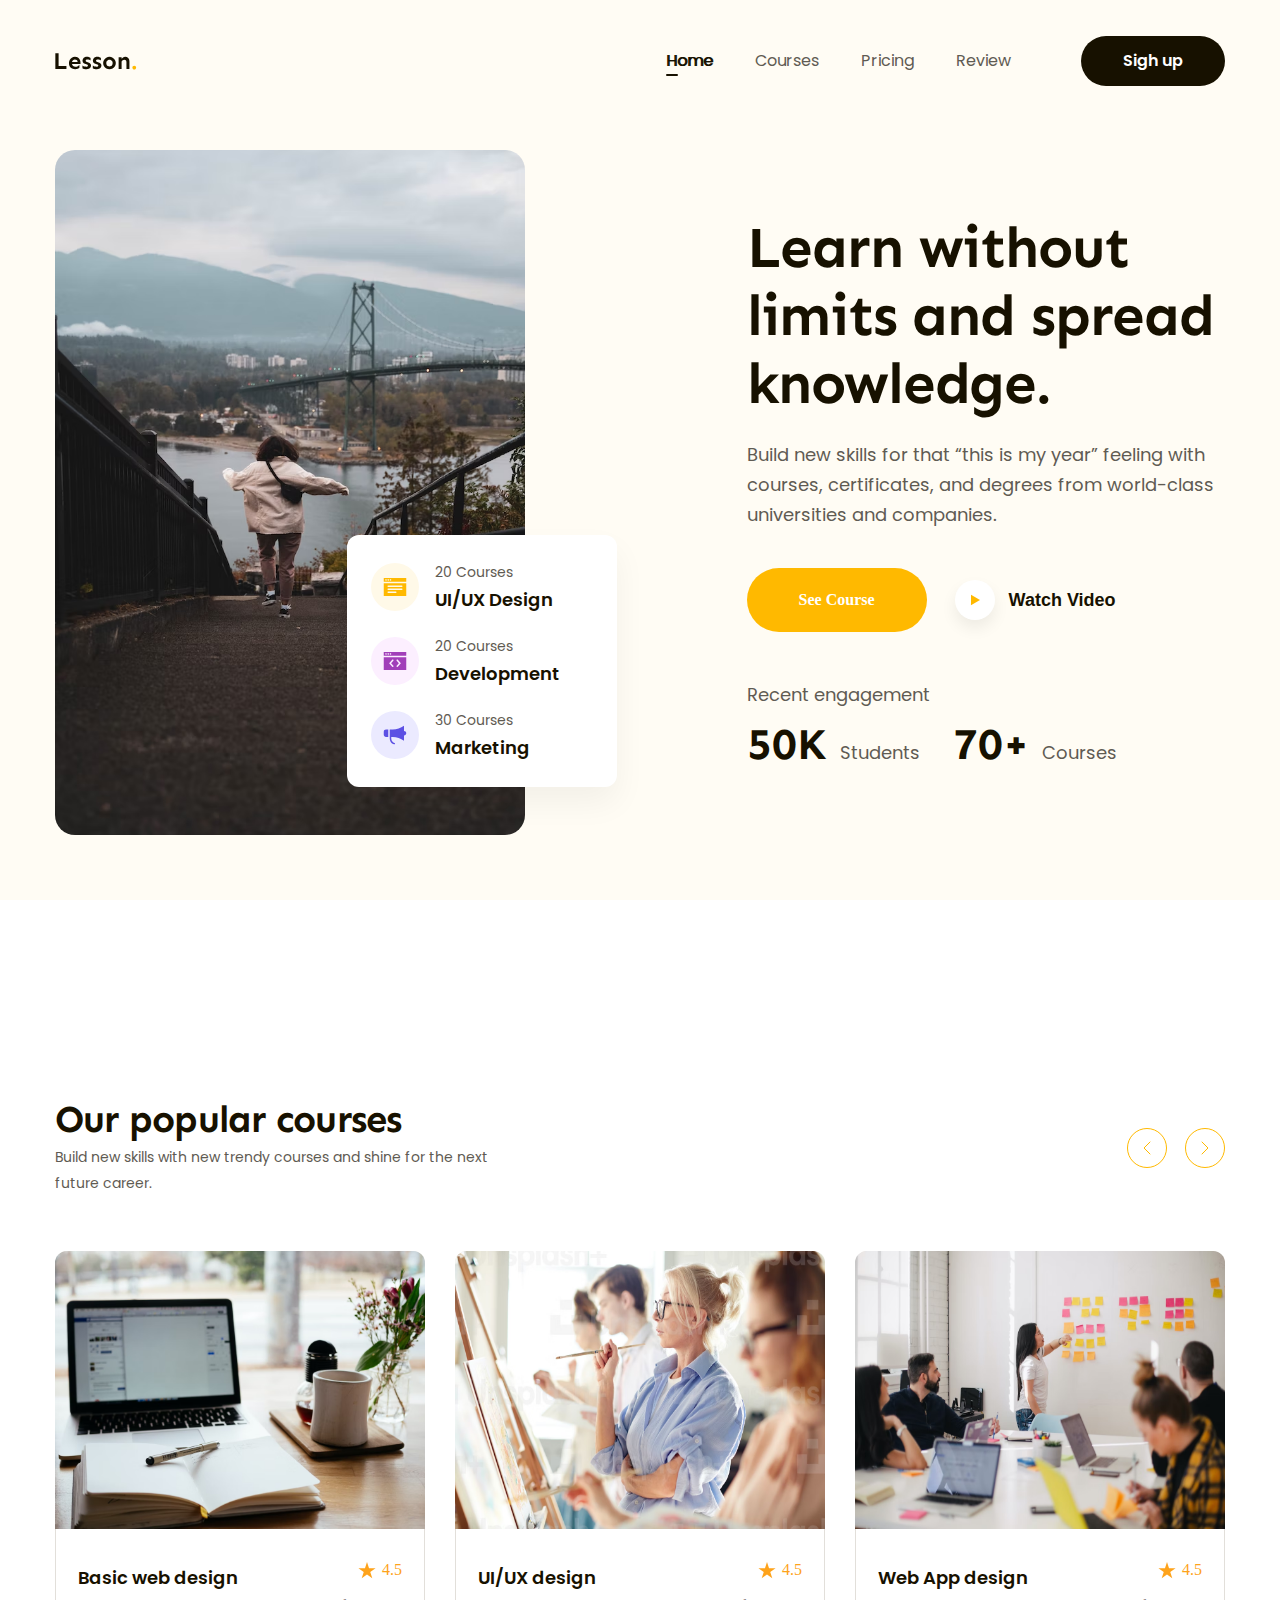
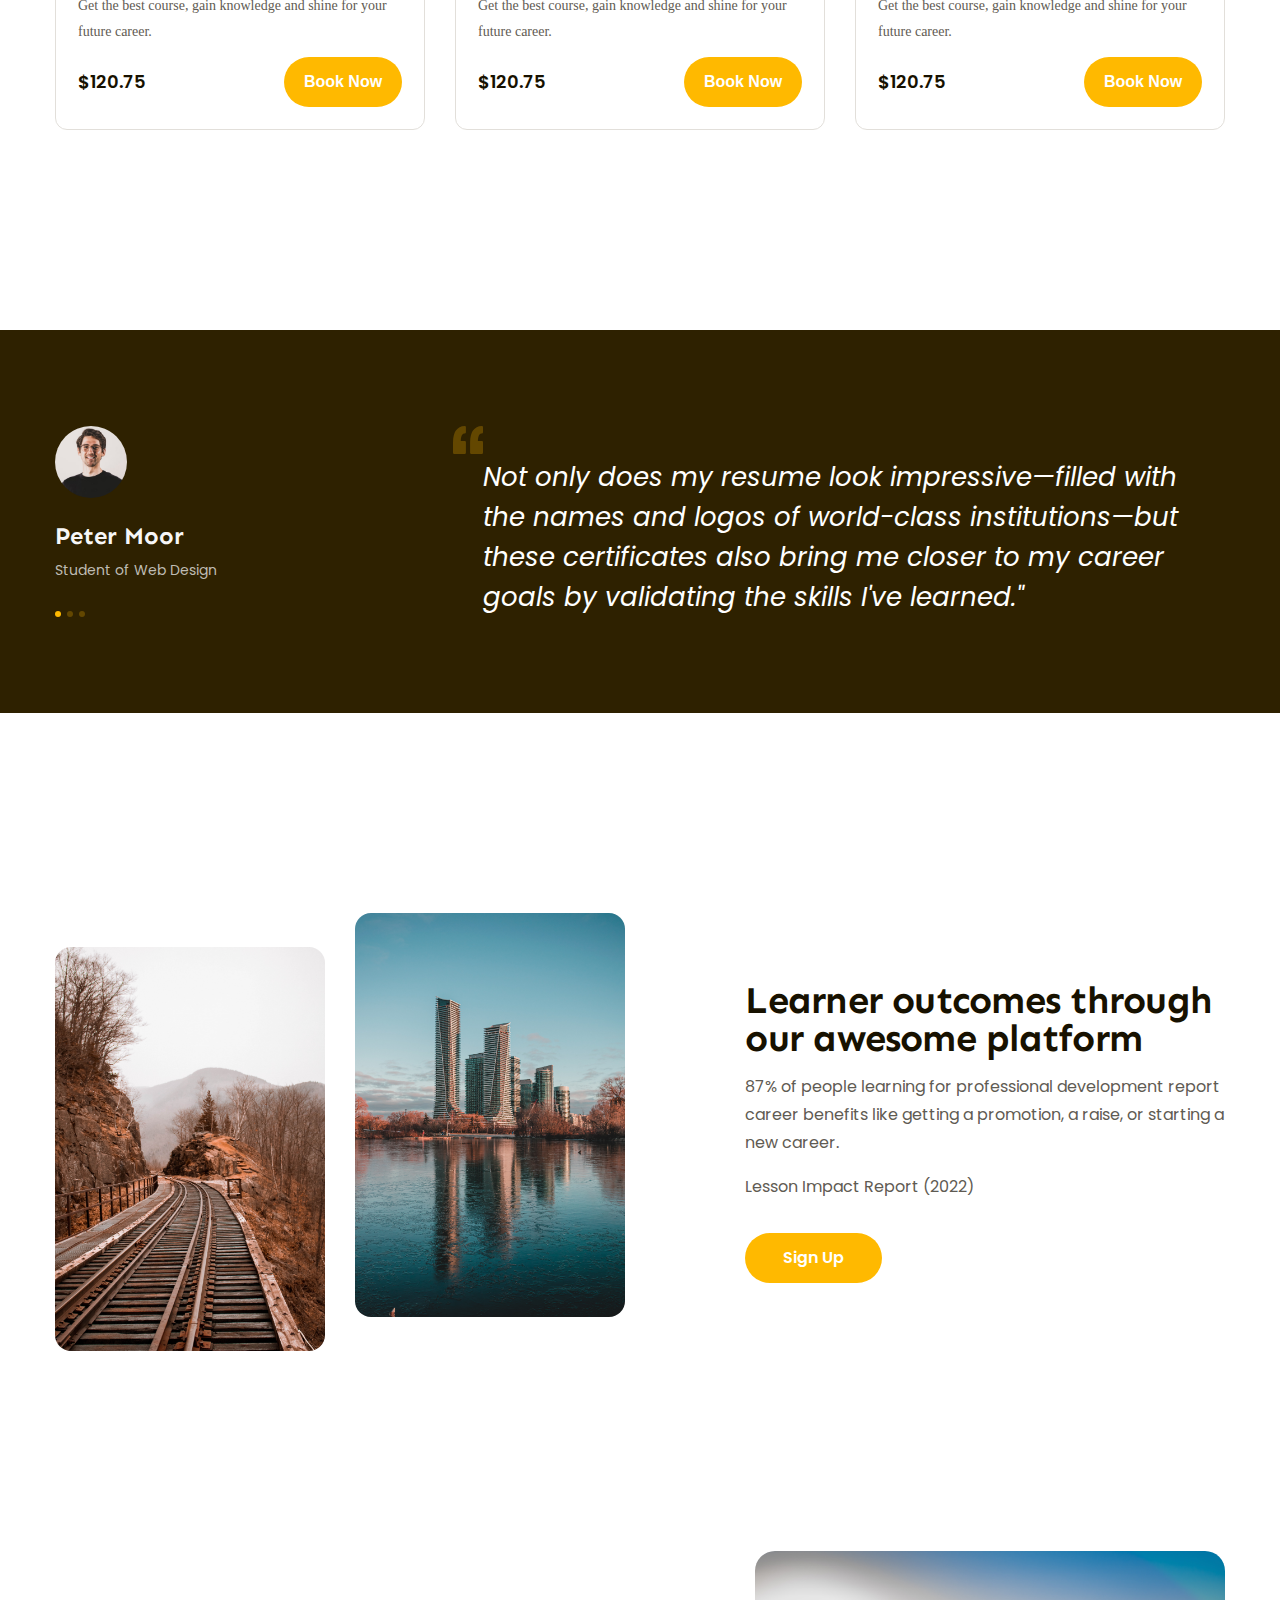
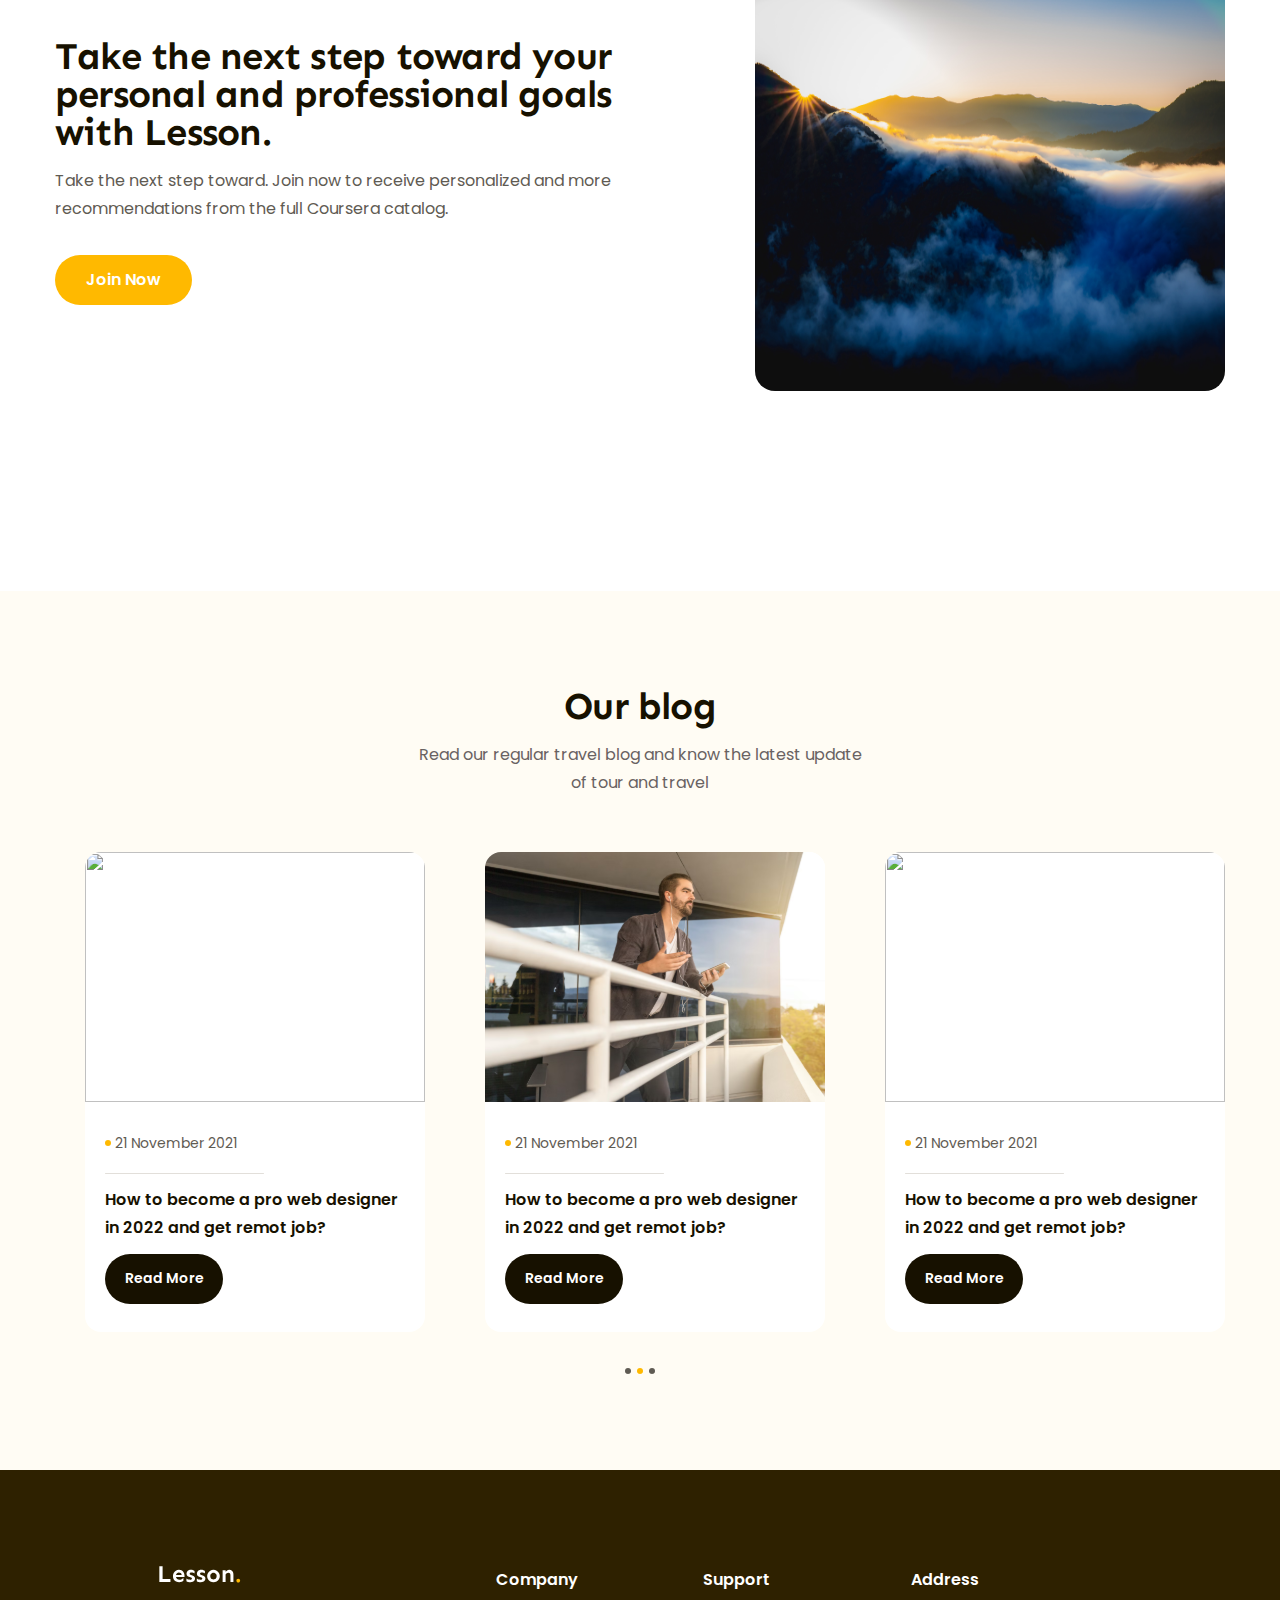
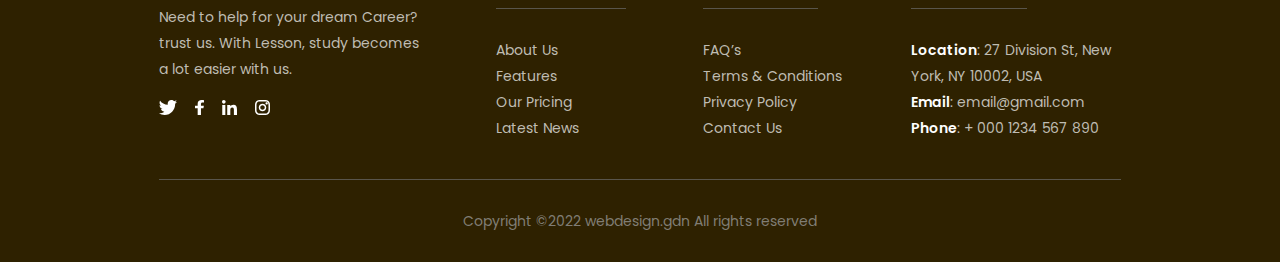
==== commit d9900d86: "last commit" ====
--- a/index.html
+++ b/index.html
@@ -440,7 +440,7 @@
             <!-- blog item 1 -->
             <a href="#!">
               <div class="item">
-                <img src="/assets/img/blog-1.jpg" alt="" class="thumb" />
+                <img src="/assets/img/blog-1.svg" alt="" class="thumb" />
                 <div class="info">
                   <span class="date">21 November 2021</span>
                   <h3 class="title">
@@ -457,7 +457,7 @@
             <!-- blog item 2 -->
             <a href="#!">
               <div class="item">
-                <img src="/assets/img/blog-2.jpg" alt="" class="thumb" />
+                <img src="/assets/img/blog-2.svg" alt="" class="thumb" />
                 <div class="info">
                   <span class="date">21 November 2021</span>
                   <h3 class="title">
@@ -474,7 +474,7 @@
             <!-- blog item 3 -->
             <a href="#!">
               <div class="item">
-                <img src="/assets/img/blog-3.jpg" alt="" class="thumb" />
+                <img src="/assets/img/blog-3.svg" alt="" class="thumb" />
                 <div class="info">
                   <span class="date">21 November 2021</span>
                   <h3 class="title">
@@ -578,6 +578,6 @@
           <p>Copyright ©2022 webdesign.gdn All rights reserved</p>
         </div>
       </footer>
-    
+
   </body>
 </html>
--- a/assets/css/style.css
+++ b/assets/css/style.css
@@ -56,9 +56,6 @@
   font-weight: 700;
   font-size: 3.8rem;
 }
-
-.heading.lv3 {
-}
 .header {
   background: #fffcf4;
 }
@@ -108,7 +105,6 @@
 
 .nav a:hover,
 .nav li.active a {
-  /* font-weight: 600; */
   text-shadow: 1px 0 0 currentColor;
   color: #171100;
 }
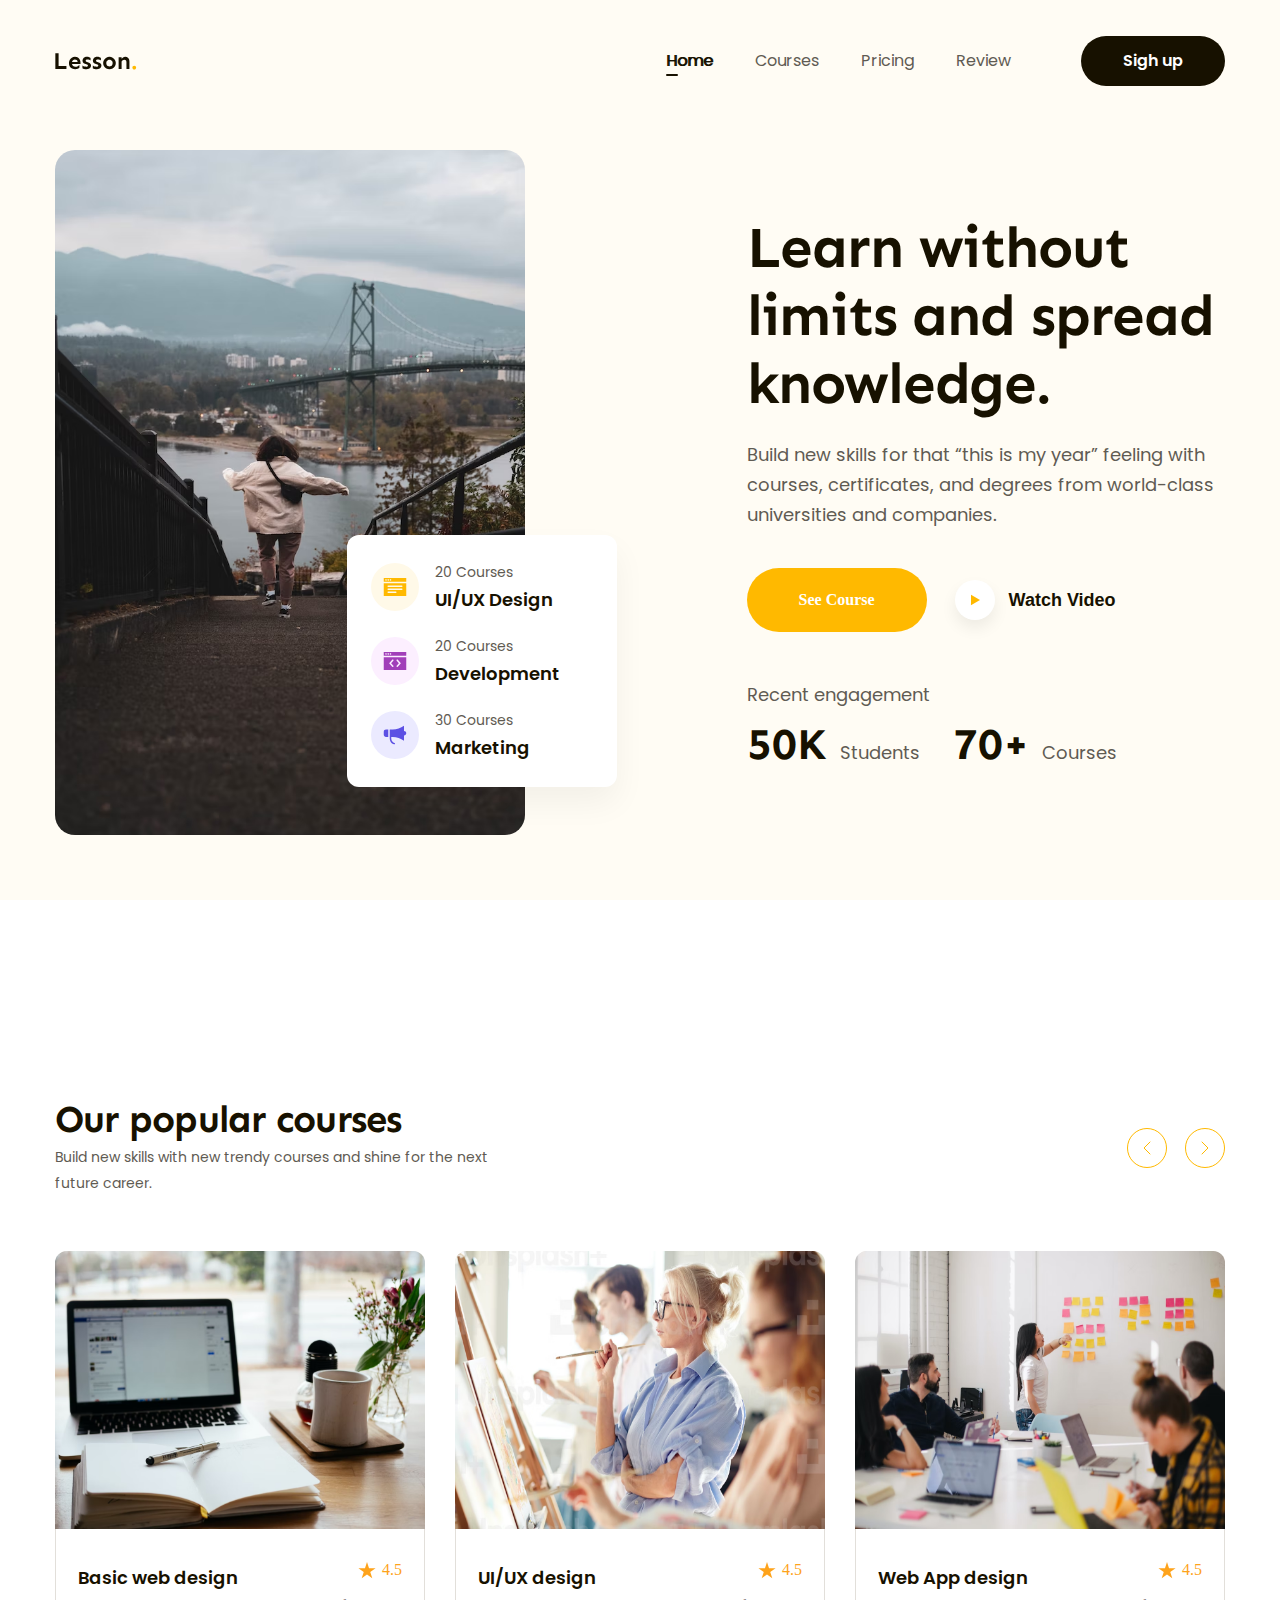
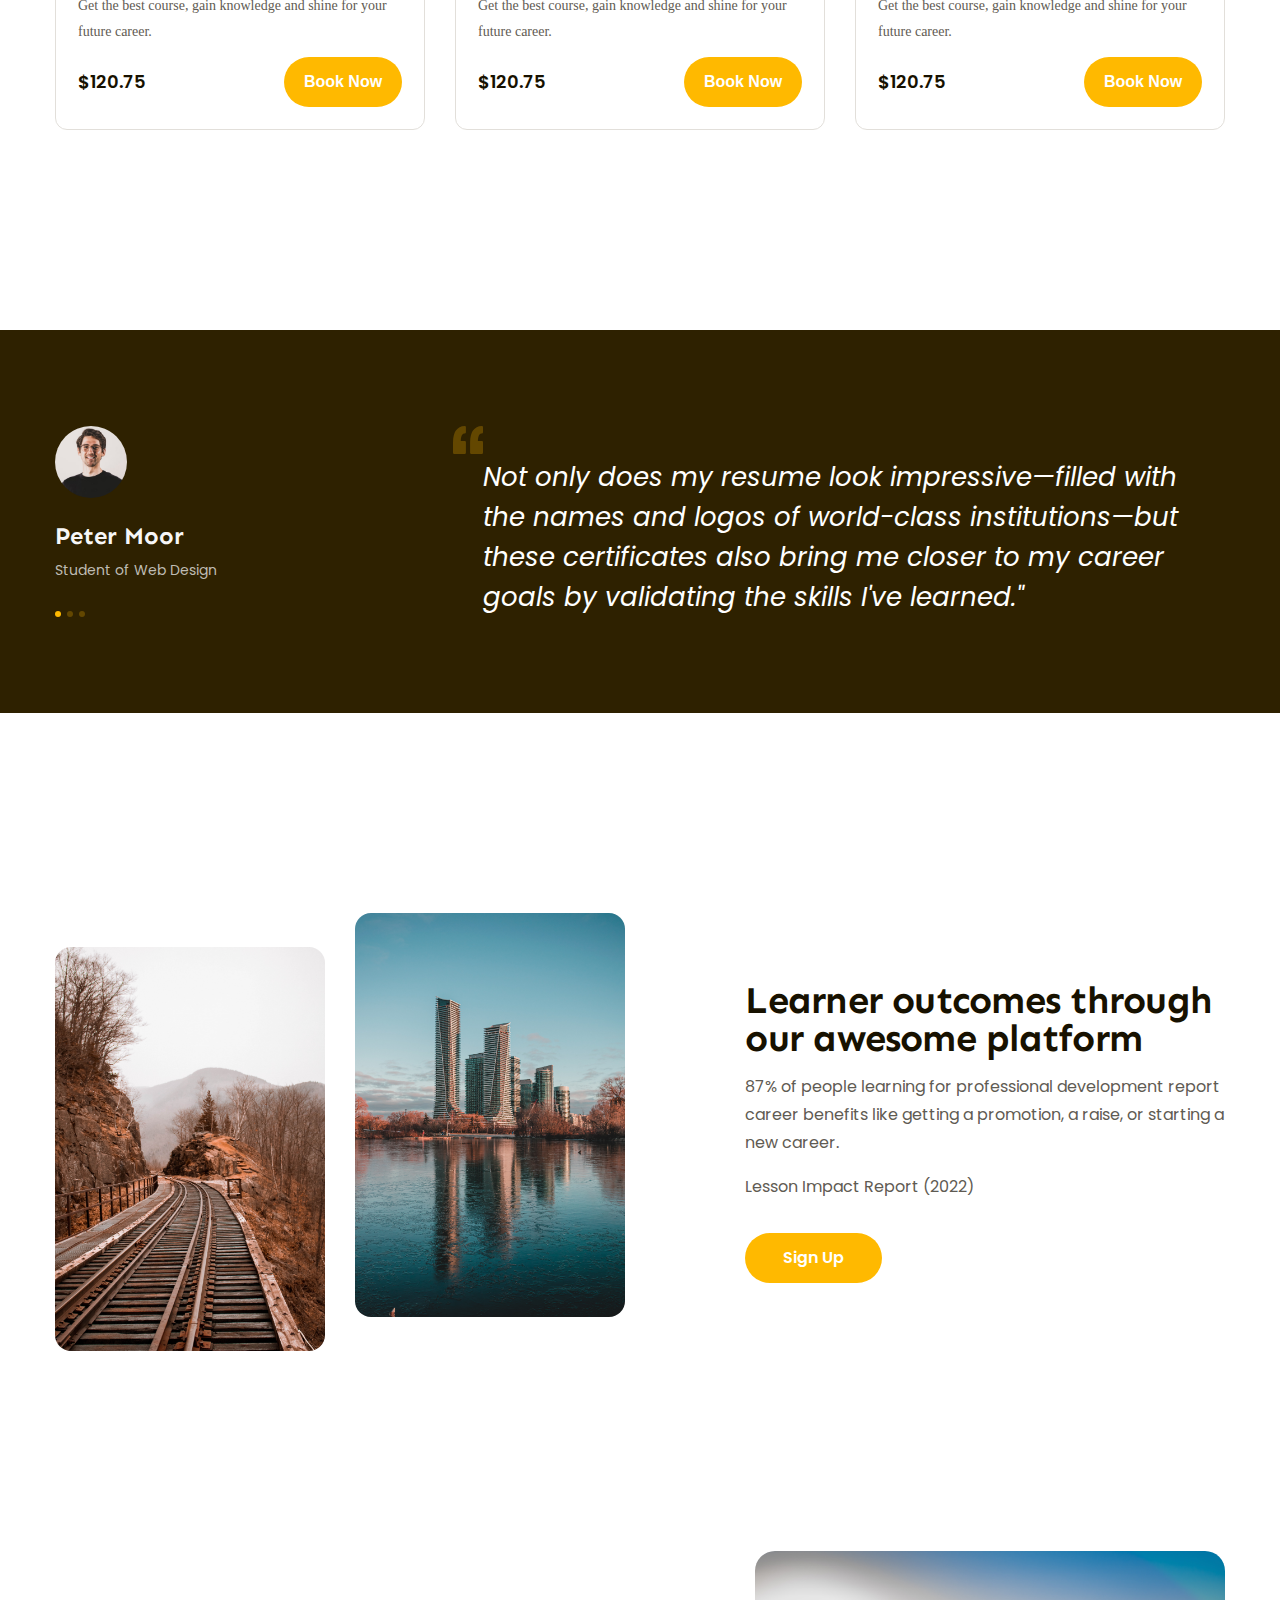
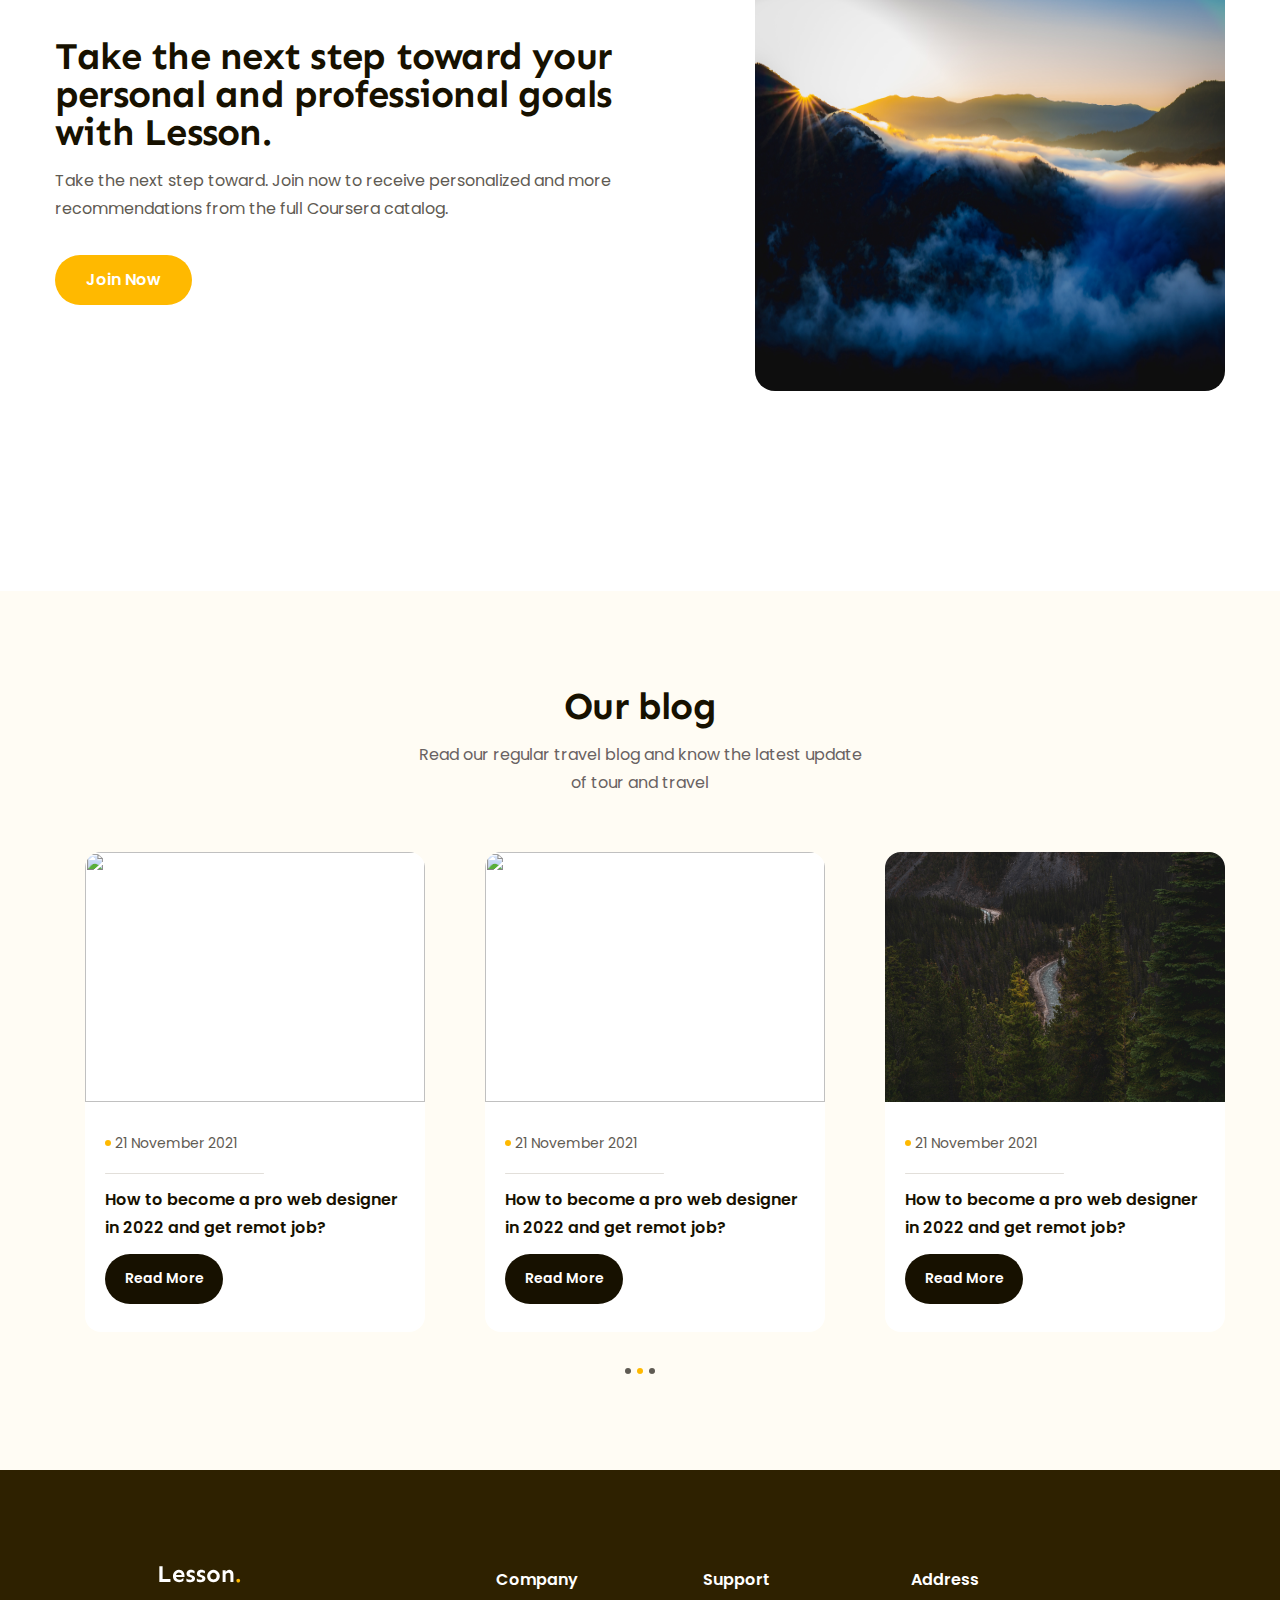
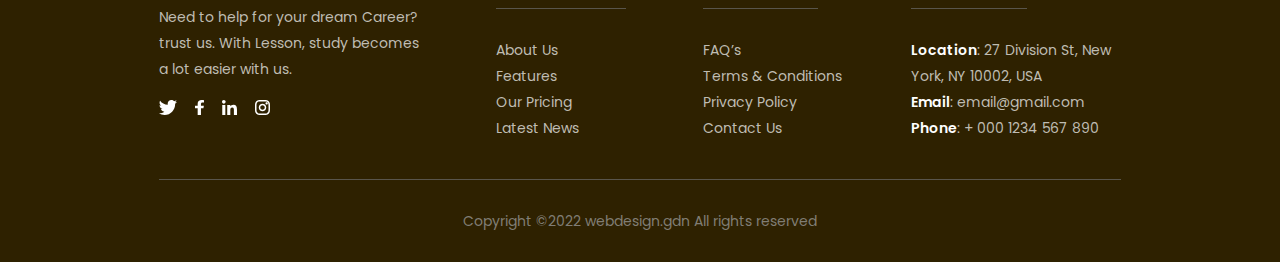
==== commit 72287c67: "end" ====
--- a/index.html
+++ b/index.html
@@ -440,7 +440,7 @@
             <!-- blog item 1 -->
             <a href="#!">
               <div class="item">
-                <img src="/assets/img/blog-1.svg" alt="" class="thumb" />
+                <img src="/assets/img/blog-1.jpg" alt="" class="thumb" />
                 <div class="info">
                   <span class="date">21 November 2021</span>
                   <h3 class="title">
@@ -457,7 +457,7 @@
             <!-- blog item 2 -->
             <a href="#!">
               <div class="item">
-                <img src="/assets/img/blog-2.svg" alt="" class="thumb" />
+                <img src="/assets/img/blog-2.jpg" alt="" class="thumb" />
                 <div class="info">
                   <span class="date">21 November 2021</span>
                   <h3 class="title">
@@ -474,7 +474,7 @@
             <!-- blog item 3 -->
             <a href="#!">
               <div class="item">
-                <img src="/assets/img/blog-3.svg" alt="" class="thumb" />
+                <img src="/assets/img/blog-3.jpg" alt="" class="thumb" />
                 <div class="info">
                   <span class="date">21 November 2021</span>
                   <h3 class="title">
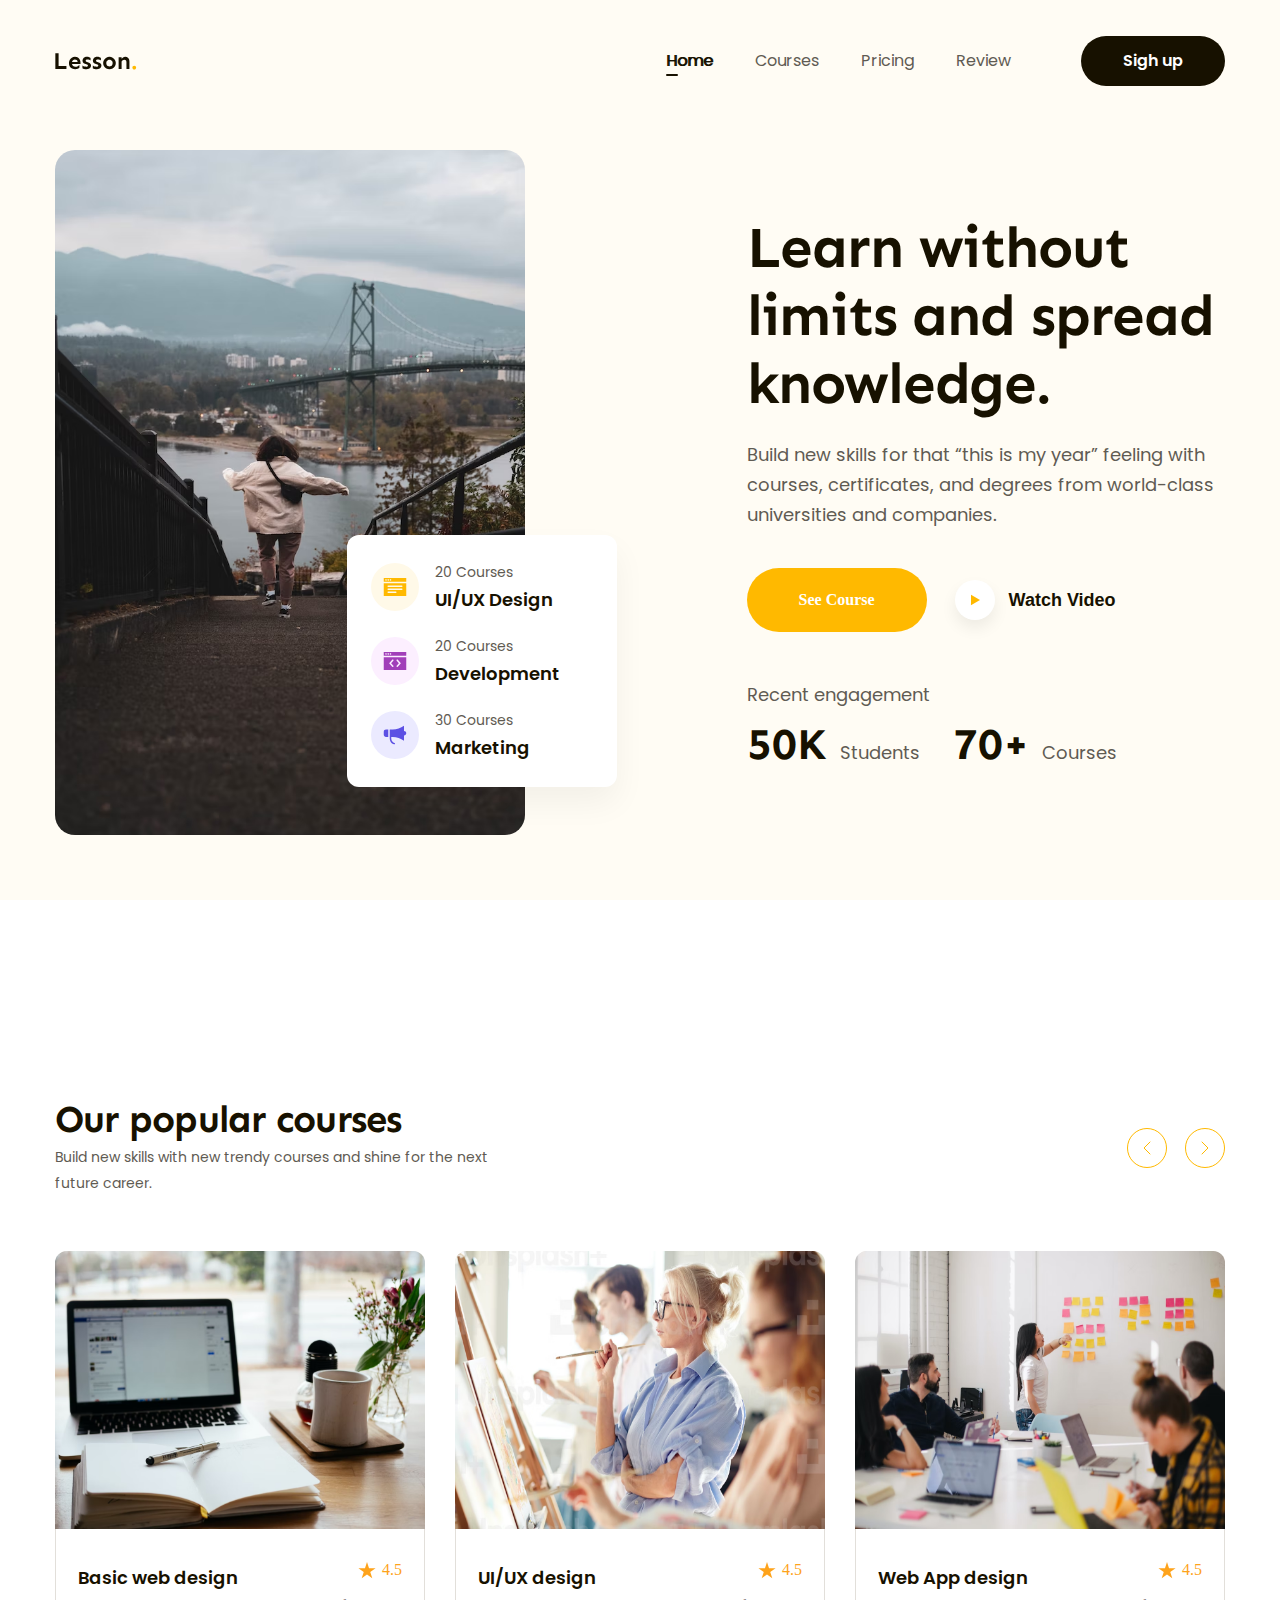
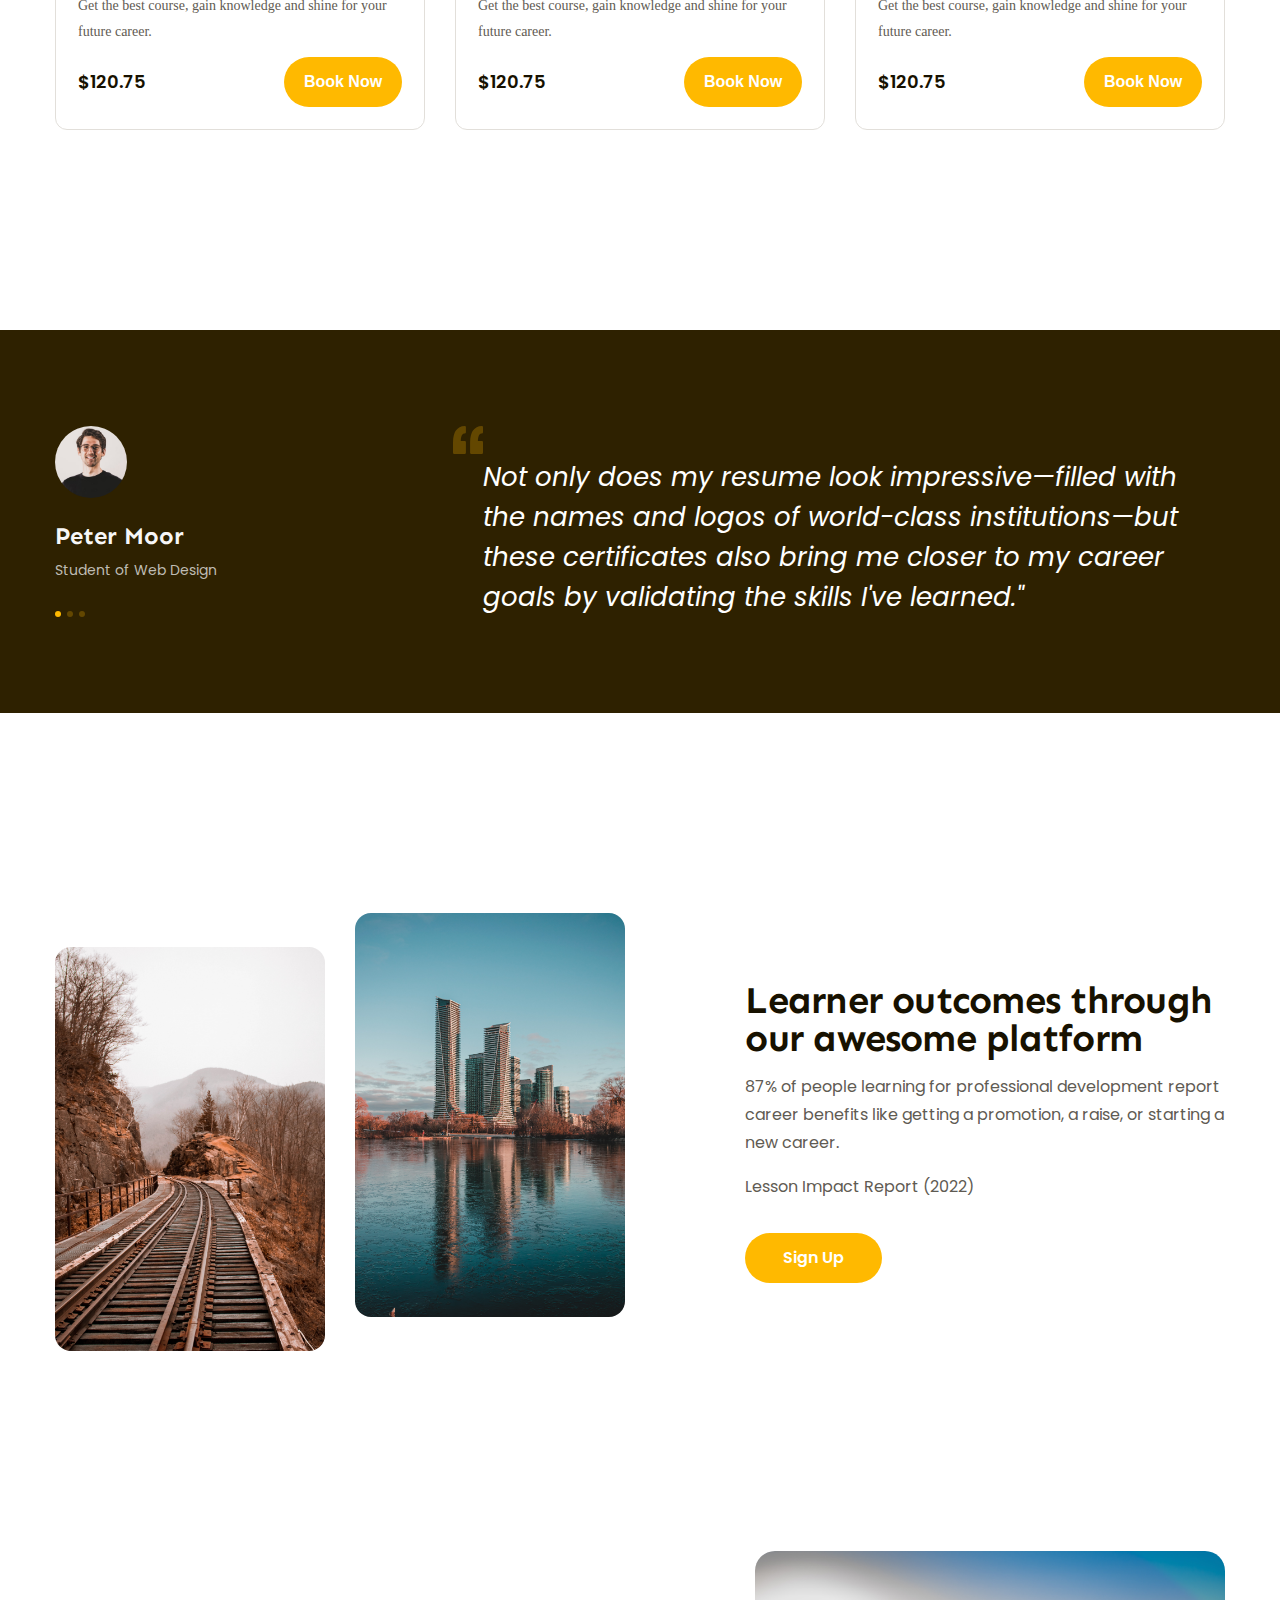
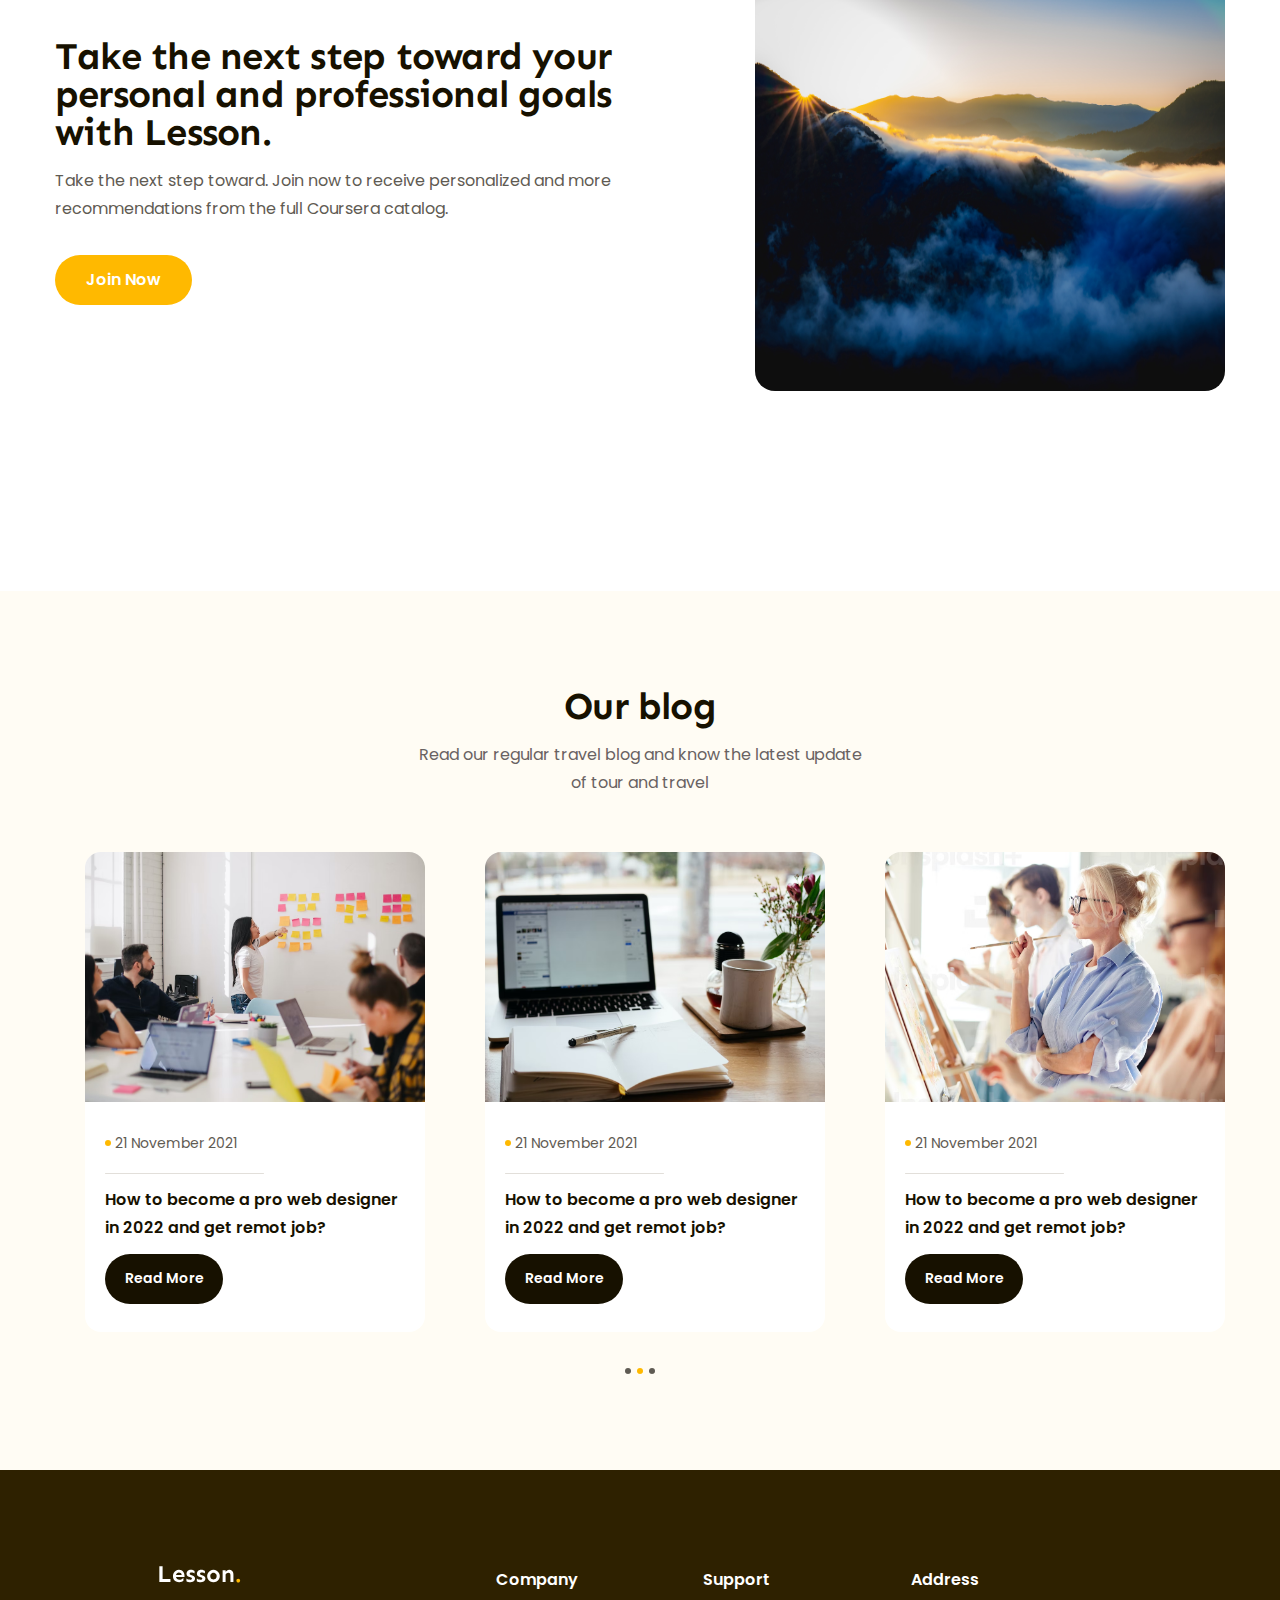
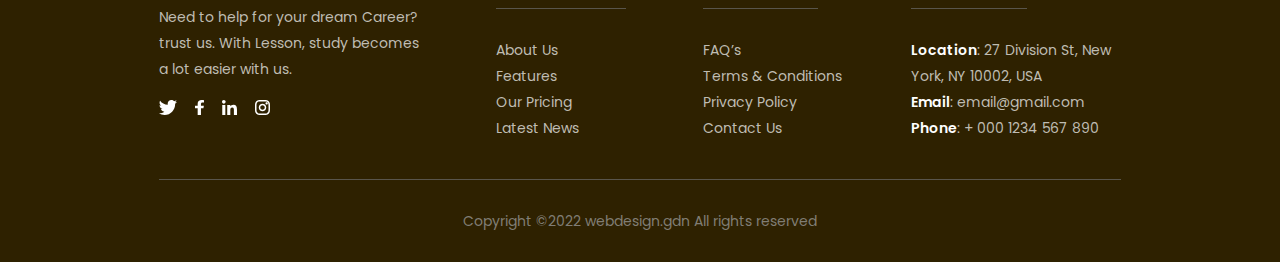
==== commit c484445b: "dont know wwhat" ====
--- a/index.html
+++ b/index.html
@@ -440,7 +440,7 @@
             <!-- blog item 1 -->
             <a href="#!">
               <div class="item">
-                <img src="/assets/img/blog-1.jpg" alt="" class="thumb" />
+                <img src="/assets/img/Course-3.avif" alt="" class="thumb" />
                 <div class="info">
                   <span class="date">21 November 2021</span>
                   <h3 class="title">
@@ -457,7 +457,7 @@
             <!-- blog item 2 -->
             <a href="#!">
               <div class="item">
-                <img src="/assets/img/blog-2.jpg" alt="" class="thumb" />
+                <img src="/assets/img/Course-1.avif" alt="" class="thumb" />
                 <div class="info">
                   <span class="date">21 November 2021</span>
                   <h3 class="title">
@@ -474,7 +474,7 @@
             <!-- blog item 3 -->
             <a href="#!">
               <div class="item">
-                <img src="/assets/img/blog-3.jpg" alt="" class="thumb" />
+                <img src="/assets/img/Course-2.avif" alt="" class="thumb" />
                 <div class="info">
                   <span class="date">21 November 2021</span>
                   <h3 class="title">
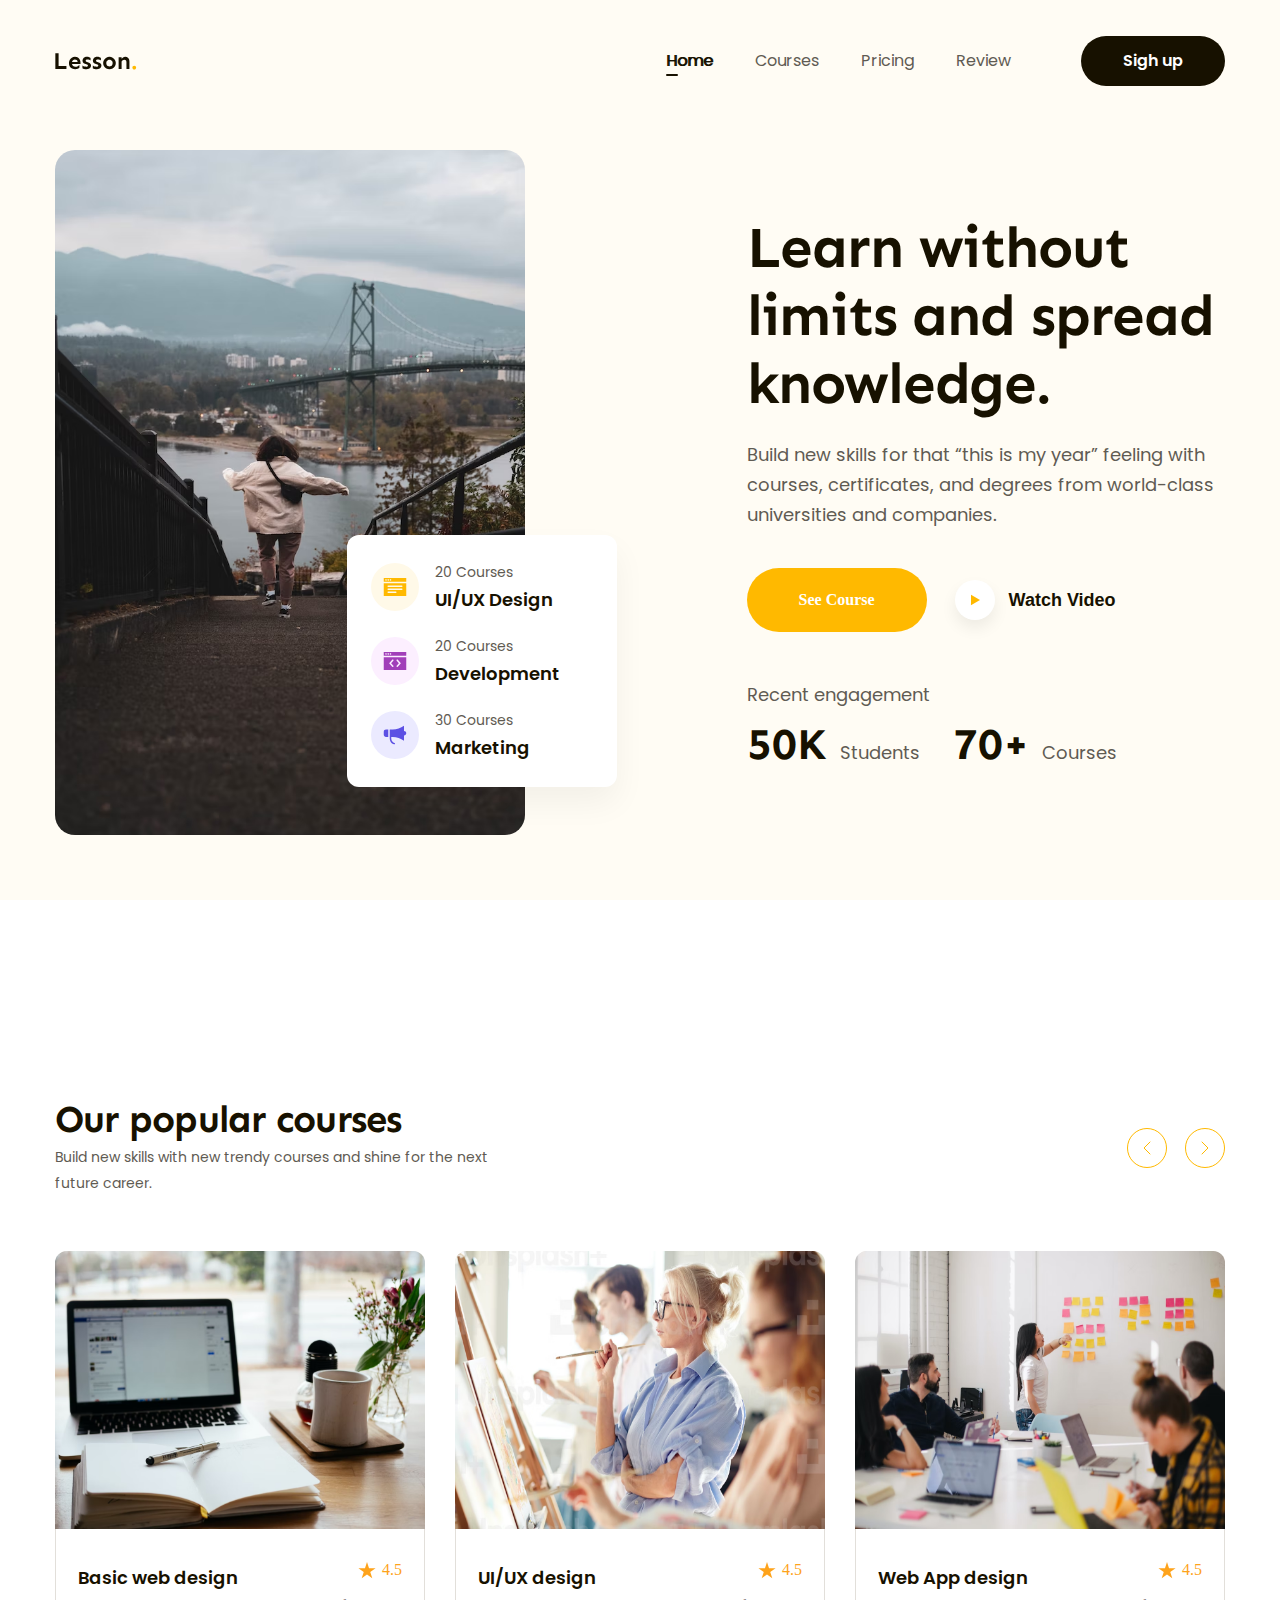
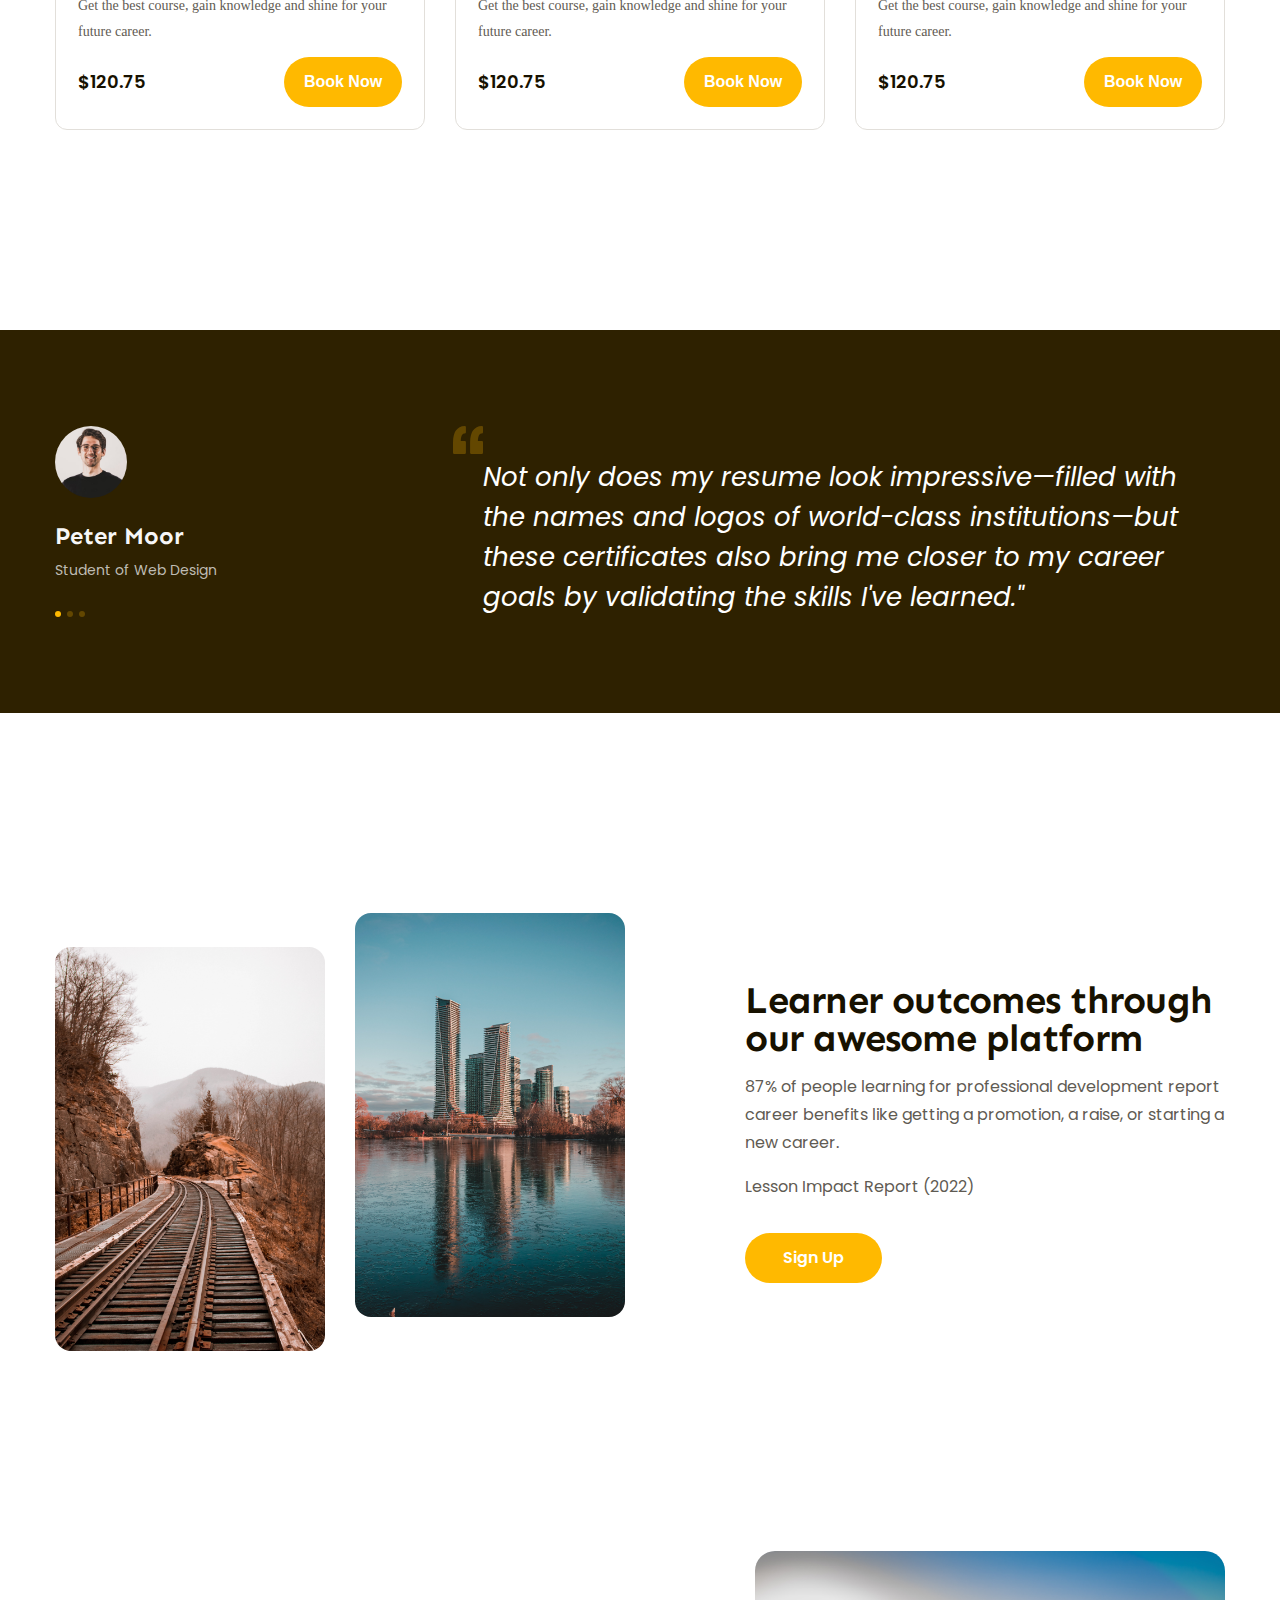
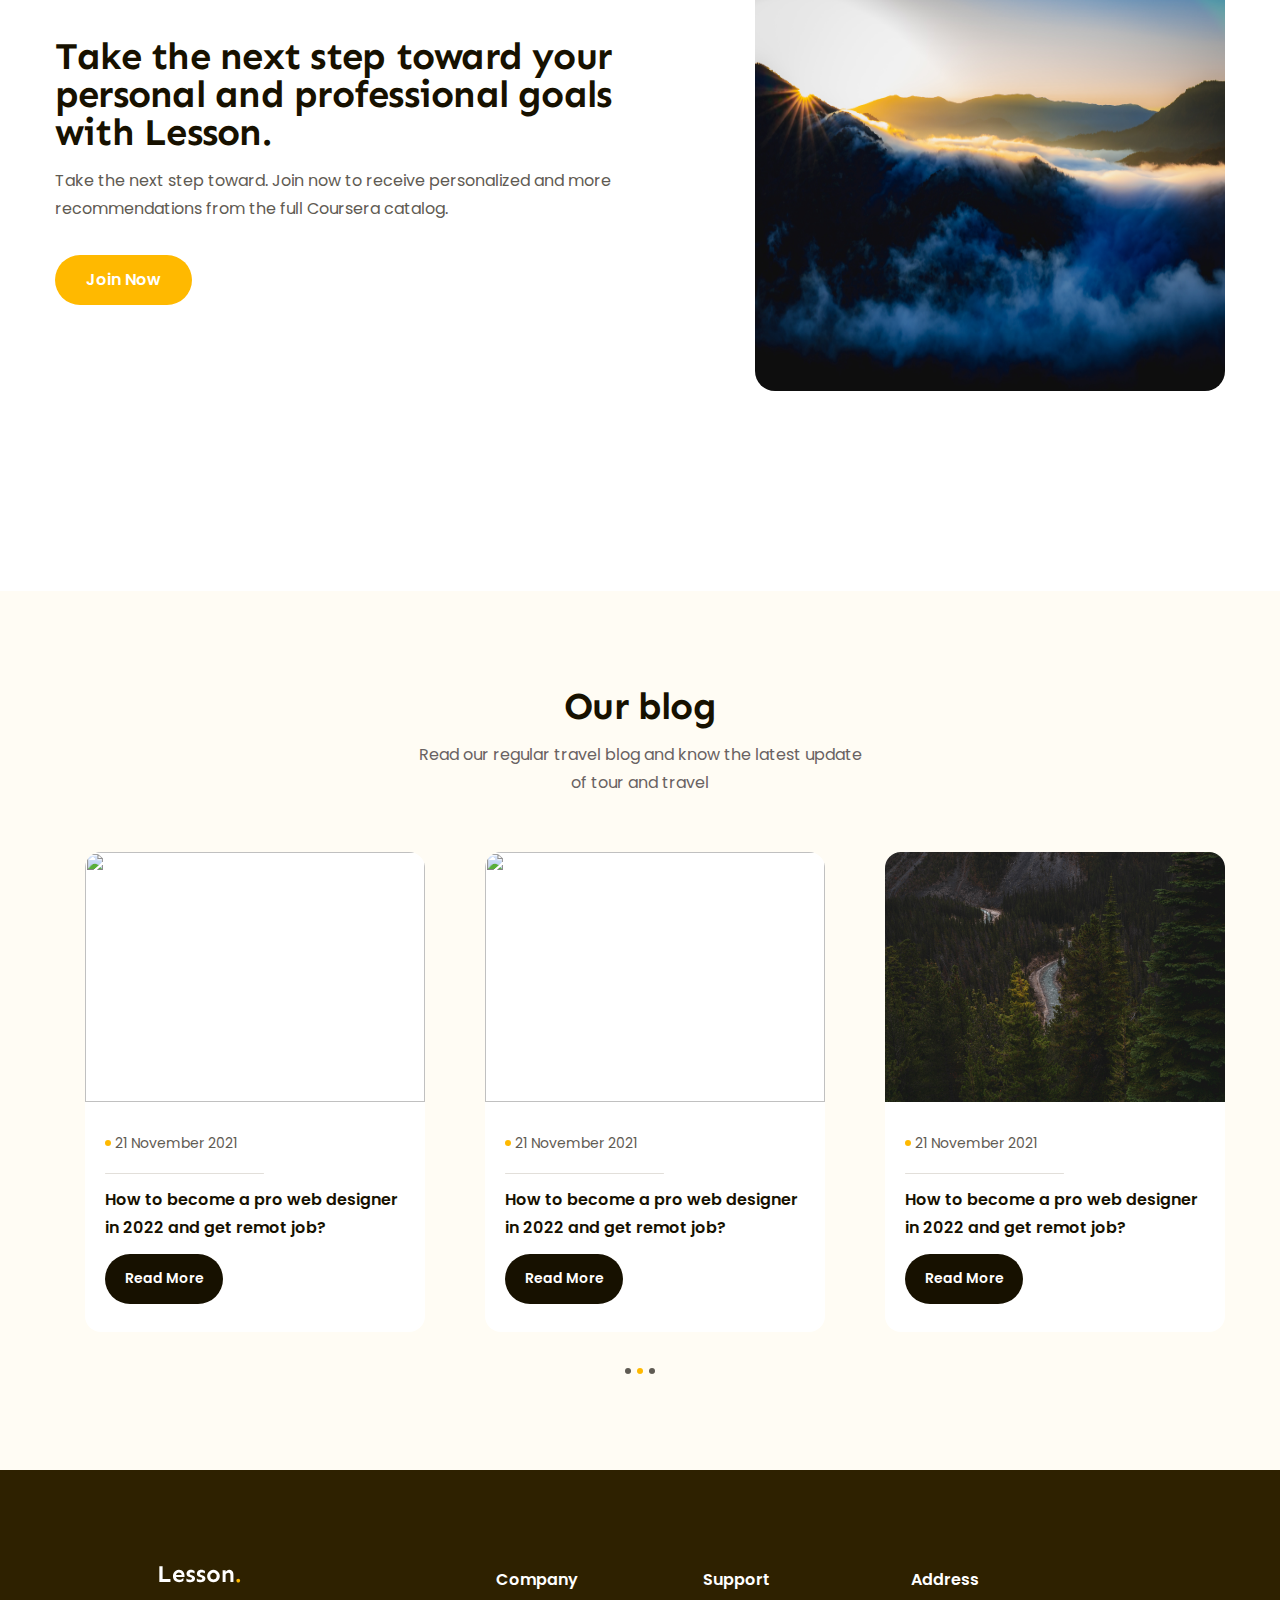
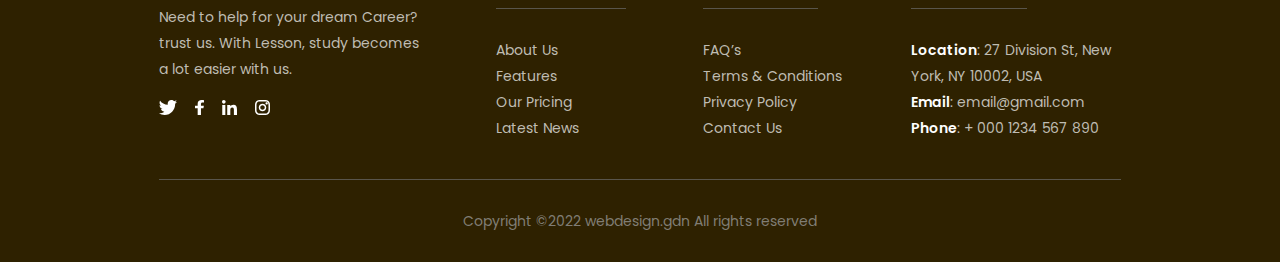
==== commit e171eea0: "first commit" ====
--- a/index.html
+++ b/index.html
@@ -440,7 +440,7 @@
             <!-- blog item 1 -->
             <a href="#!">
               <div class="item">
-                <img src="/assets/img/Course-3.avif" alt="" class="thumb" />
+                <img src="/assets/img/blog-1.jpg" alt="" class="thumb" />
                 <div class="info">
                   <span class="date">21 November 2021</span>
                   <h3 class="title">
@@ -457,7 +457,7 @@
             <!-- blog item 2 -->
             <a href="#!">
               <div class="item">
-                <img src="/assets/img/Course-1.avif" alt="" class="thumb" />
+                <img src="/assets/img/blog-2.jpg" alt="" class="thumb" />
                 <div class="info">
                   <span class="date">21 November 2021</span>
                   <h3 class="title">
@@ -474,7 +474,7 @@
             <!-- blog item 3 -->
             <a href="#!">
               <div class="item">
-                <img src="/assets/img/Course-2.avif" alt="" class="thumb" />
+                <img src="/assets/img/blog-3.jpg" alt="" class="thumb" />
                 <div class="info">
                   <span class="date">21 November 2021</span>
                   <h3 class="title">
